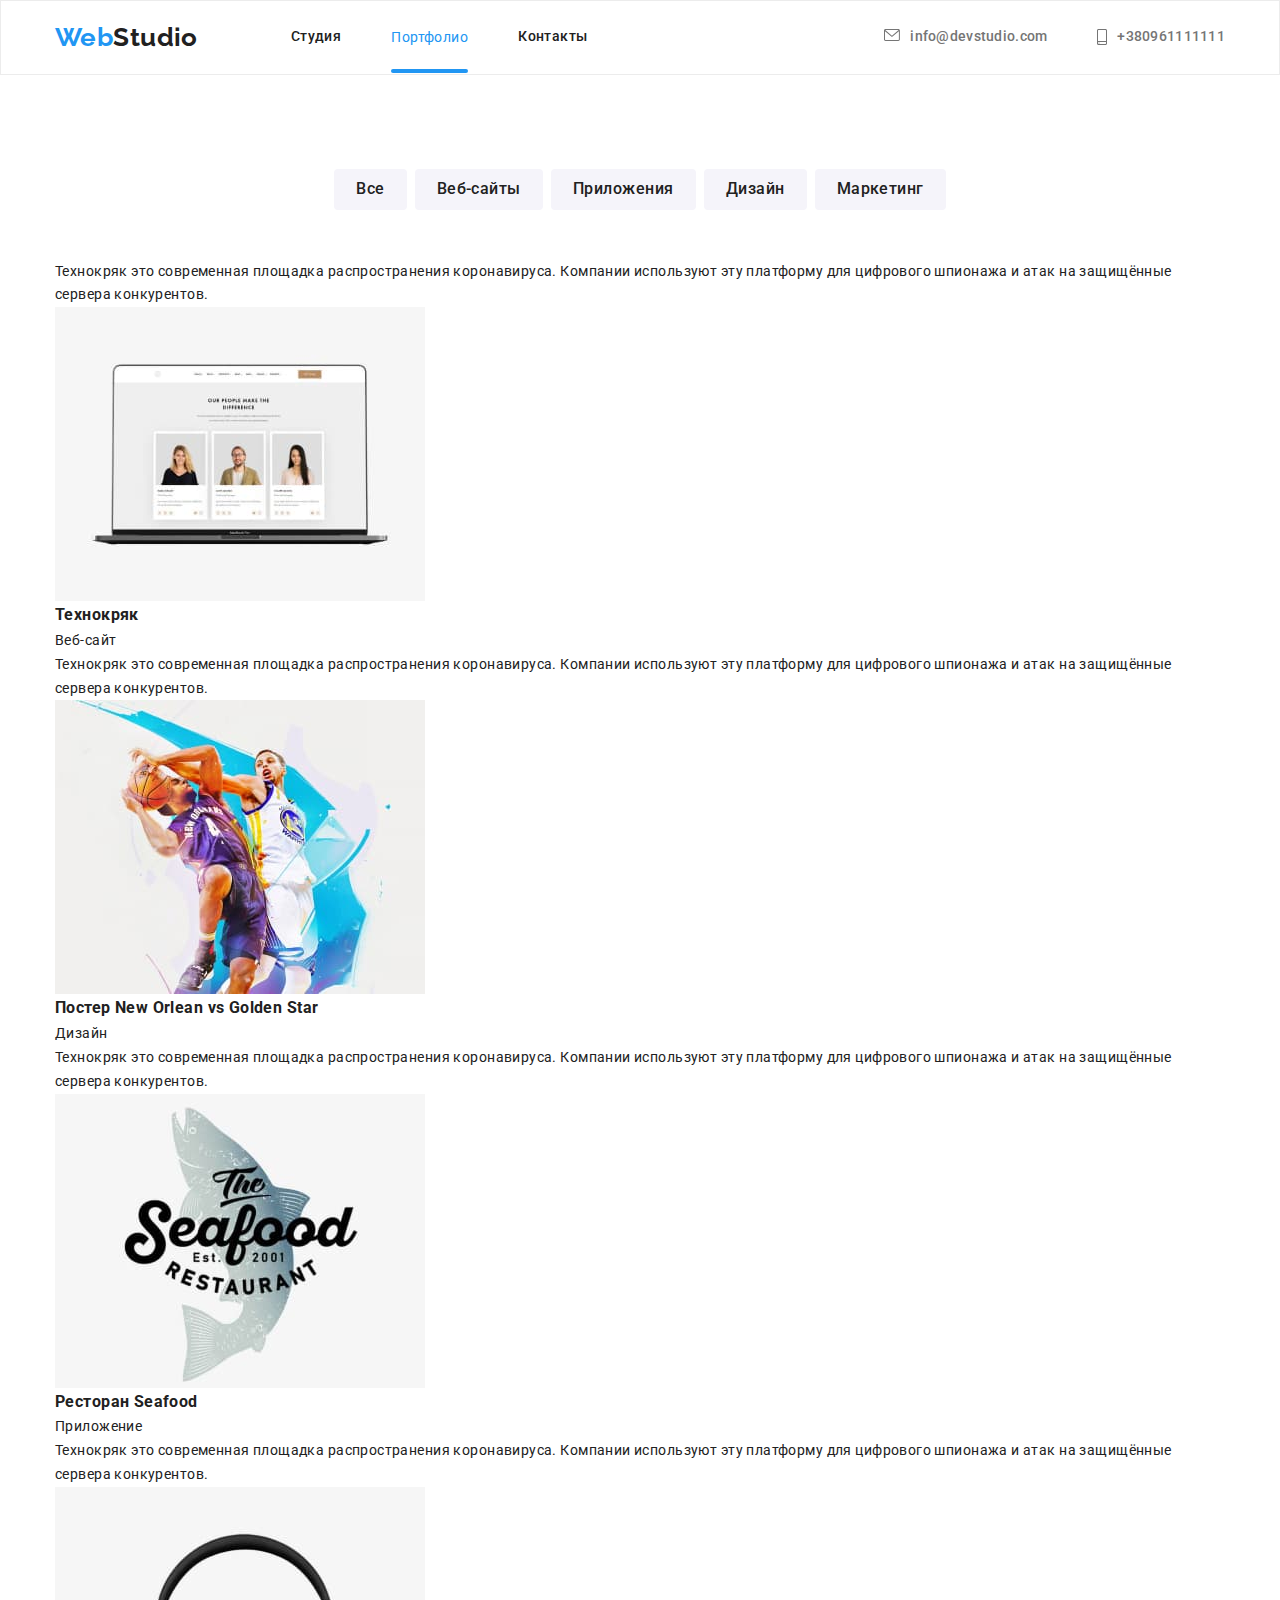
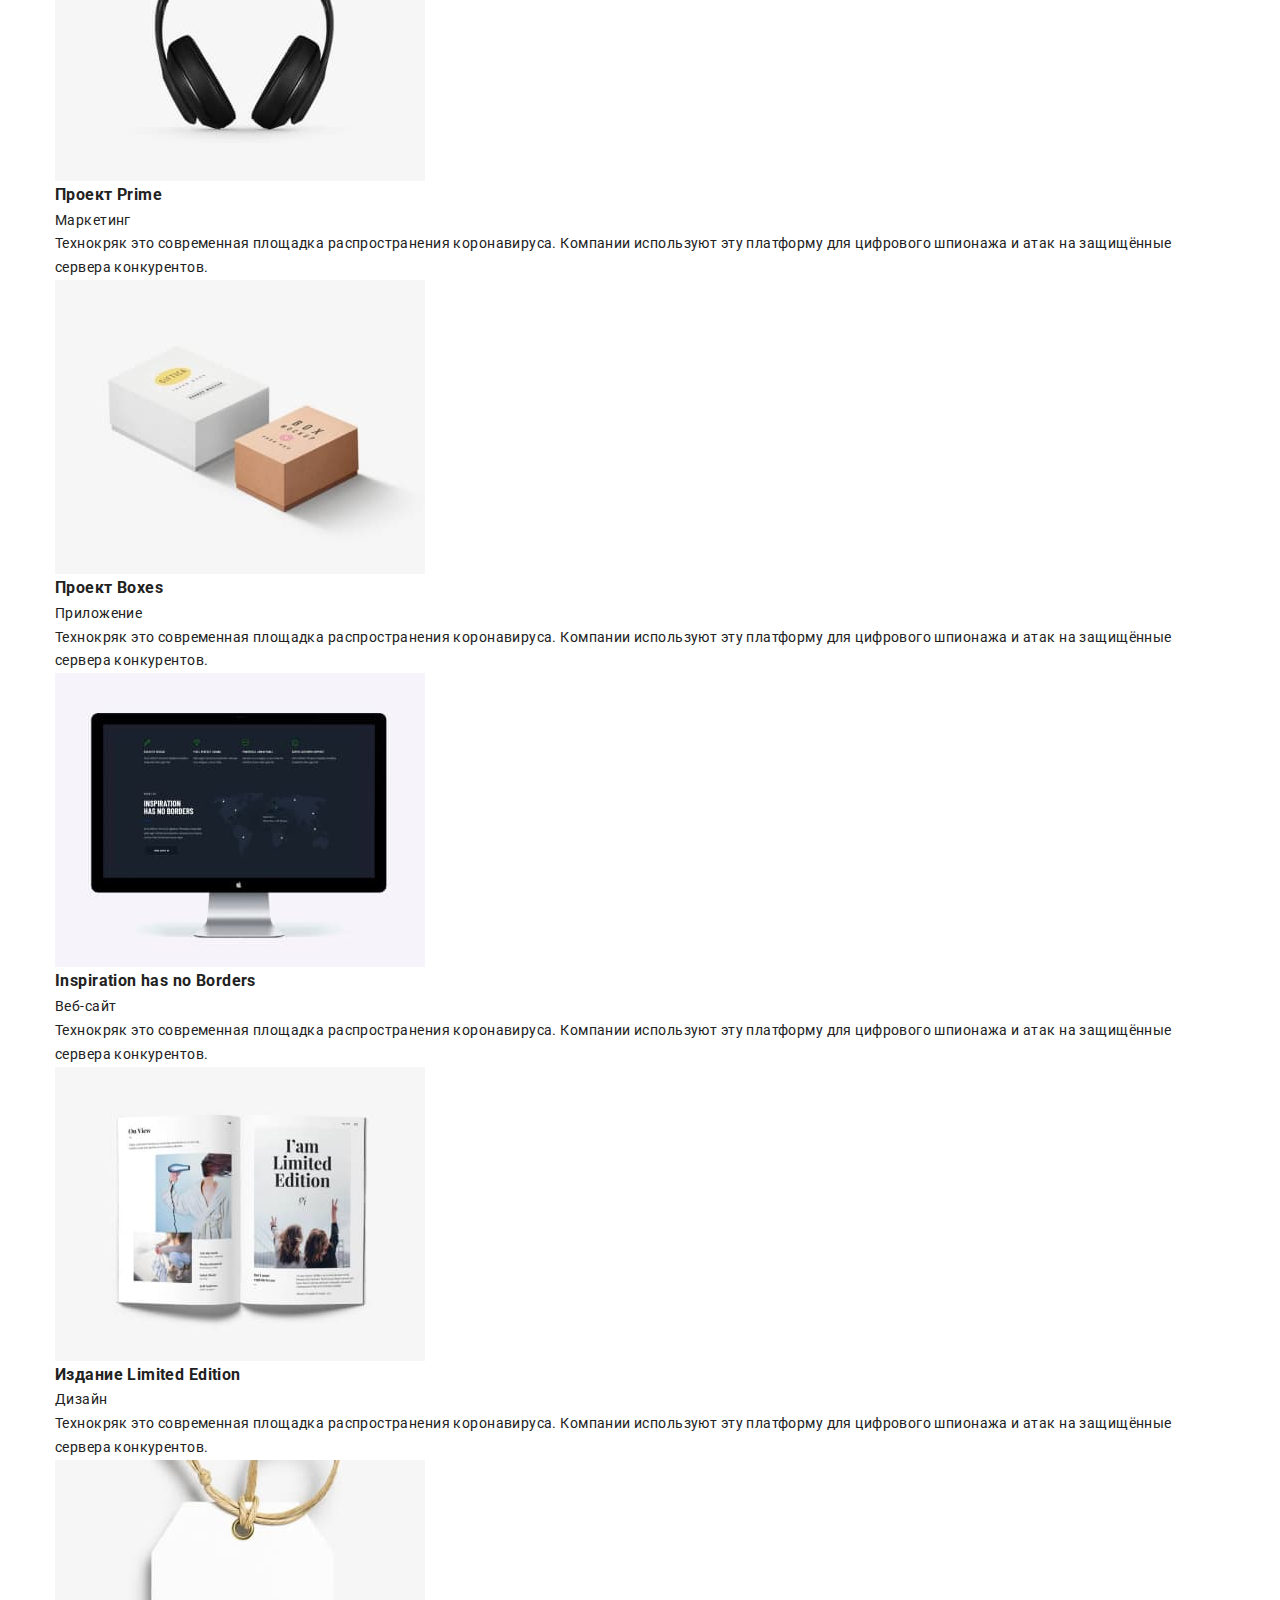
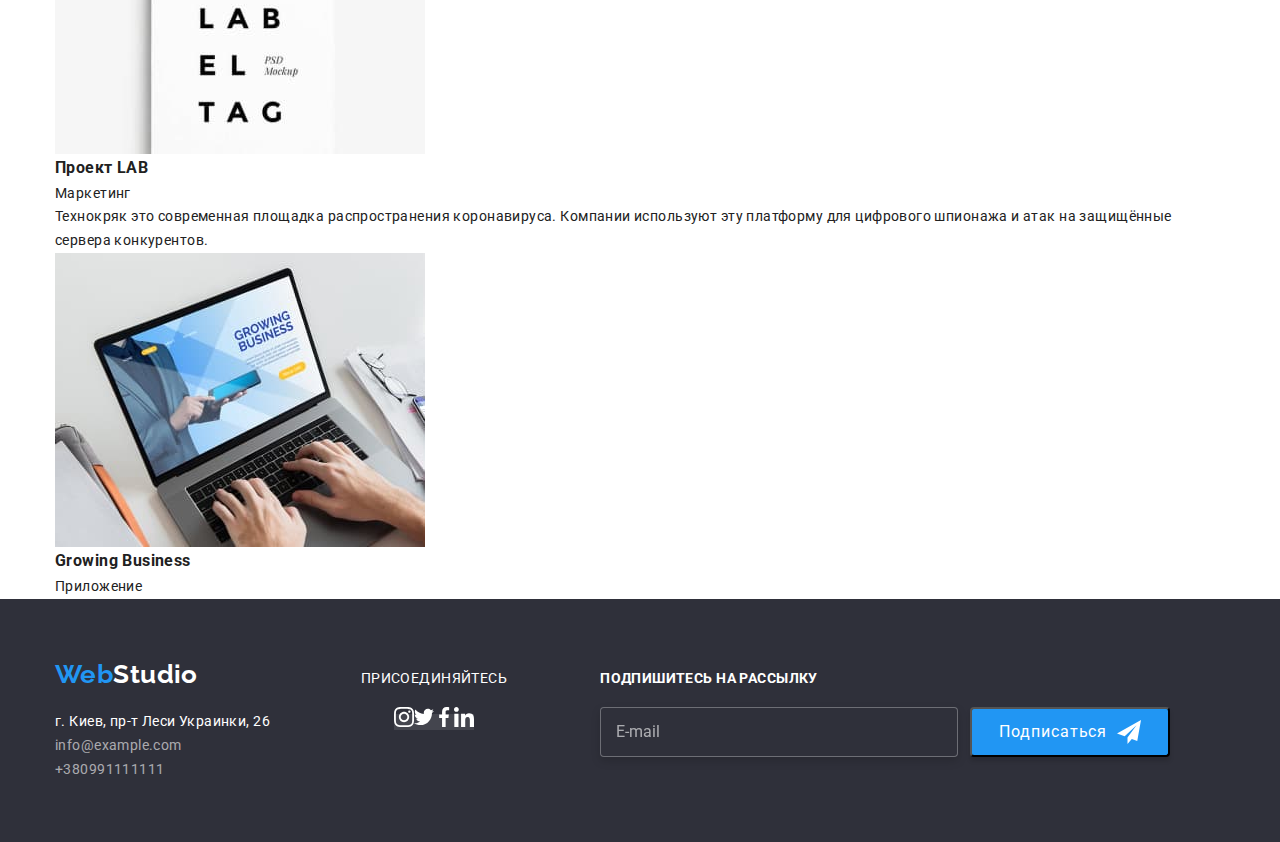
==== portfolio.html @ eda84b23 "homework7.1" ====
<!DOCTYPE html>
<html lang="ru">
  <head>
    <meta charset="UTF-8" />
    <meta http-equiv="X-UA-Compatible" content="IE=edge" />
    <meta name="viewport" content="width=device-width, initial-scale=1.0" />
    <title>Портфолио</title>
    <link
      href="https://fonts.googleapis.com/css2?family=Raleway:wght@700&family=Roboto:wght@400;500;700;900&display=swap"
      rel="stylesheet"
    />
    <link rel="preconnect" href="https://fonts.gstatic.com" />
    <link rel="stylesheet" href="./CSS/portfolio.min.css" />
  </head>
  <body>
    <!--Шапка-->
    <header class="header">
      <div class="container-header">
        <nav class="nav">
          <a class="logo" href=""><span class="logocolor">Web</span>Studio</a>
          <ul class="nav__list">
            <li class="nav__item">
              <a class="nav__link" href="./index.html">Студия</a>
            </li>
            <li class="nav__item">
              <a class="nav__link__current" href="">Портфолио</a>
            </li>
            <li class="nav__item"><a class="nav__link" href="">Контакты</a></li>
          </ul>
        </nav>
        <!--Contacts-->
        <ul class="list-contacts">
          <li class="nav__item">
            <a class="link__contact" href="mailto:info@devstudio.com">
              <svg class="nav__icons" width="16" height="12">
                <use href="./Images/Icons/sprite.svg#icon-envelope"></use>
              </svg>
              info@devstudio.com
            </a>
          </li>
          <li class="nav__item">
            <a class="link__contact" href="telto:+380961111111">
              <svg class="nav__icons" width="10" height="16">
                <use href="./Images/Icons/sprite.svg#icon-smartphone"></use>
              </svg>
              +380961111111
            </a>
          </li>
        </ul>
      </div>
    </header>
    <main>
      <!--Filter section-->
      <section>
        <div class="container">
          <ul class="button">
            <li class="button__item">
              <button class="button__caption" type="button">Все</button>
            </li>
            <li class="button__item">
              <button class="button__caption" type="button">Веб-сайты</button>
            </li>
            <li class="button__item">
              <button class="button__caption" type="button">Приложения</button>
            </li>
            <li class="button__item">
              <button class="button__caption" type="button">Дизайн</button>
            </li>
            <li class="button__item">
              <button class="button__caption" type="button">Маркетинг</button>
            </li>
          </ul>
          <!--Portfolio images-->
          <ul class="list-portfolio">
            <li class="portfolio-item">
              <a class="portfolio-link" href="#">
                <div class="overlay">
                  <p class="overlay-description">
                    Технокряк это современная площадка распространения
                    коронавируса. Компании используют эту платформу для
                    цифрового шпионажа и атак на защищённые сервера конкурентов.
                  </p>
                  <img src="./Images/projects/1.jpg" alt="лаптоп" width="370" />
                </div>
                <div class="item-projects">
                  <h3 class="list-item-projects">Технокряк</h3>
                  <p class="list-item-filters">Веб-сайт</p>
                </div>
              </a>
            </li>
            <li class="portfolio-item">
              <a class="portfolio-link" href="#">
                <div class="overlay">
                  <p class="overlay-description">
                    Технокряк это современная площадка распространения
                    коронавируса. Компании используют эту платформу для
                    цифрового шпионажа и атак на защищённые сервера конкурентов.
                  </p>
                  <img
                    src="./Images/projects/2.jpg"
                    alt="баскетболисты"
                    width="370"
                  />
                </div>
                <div class="item-projects">
                  <h3 class="list-item-projects">
                    Постер New Orlean vs Golden Star
                  </h3>
                  <p class="list-item-filters">Дизайн</p>
                </div>
              </a>
            </li>
            <li class="portfolio-item">
              <a class="portfolio-link" href="#">
                <div class="overlay">
                  <p class="overlay-description">
                    Технокряк это современная площадка распространения
                    коронавируса. Компании используют эту платформу для
                    цифрового шпионажа и атак на защищённые сервера конкурентов.
                  </p>
                  <img
                    src="./Images/projects/3.jpg"
                    alt="ресторан"
                    width="370"
                  />
                </div>
                <div class="item-projects">
                  <h3 class="list-item-projects">Ресторан Seafood</h3>
                  <p class="list-item-filters">Приложение</p>
                </div>
              </a>
            </li>
            <li class="portfolio-item">
              <a class="portfolio-link" href="#">
                <div class="overlay">
                  <p class="overlay-description">
                    Технокряк это современная площадка распространения
                    коронавируса. Компании используют эту платформу для
                    цифрового шпионажа и атак на защищённые сервера конкурентов.
                  </p>
                  <img
                    src="./Images/projects/4.jpg"
                    alt="наушники"
                    width="370"
                  />
                </div>
                <div class="item-projects">
                  <h3 class="list-item-projects">Проект Prime</h3>
                  <p class="list-item-filters">Маркетинг</p>
                </div>
              </a>
            </li>
            <li class="portfolio-item">
              <a class="portfolio-link" href="#">
                <div class="overlay">
                  <p class="overlay-description">
                    Технокряк это современная площадка распространения
                    коронавируса. Компании используют эту платформу для
                    цифрового шпионажа и атак на защищённые сервера конкурентов.
                  </p>
                  <img src="./Images/projects/5.jpg" alt="блоки" width="370" />
                </div>
                <div class="item-projects">
                  <h3 class="list-item-projects">Проект Boxes</h3>
                  <p class="list-item-filters">Приложение</p>
                </div>
              </a>
            </li>
            <li class="portfolio-item">
              <a class="portfolio-link" href="#">
                <div class="overlay">
                  <p class="overlay-description">
                    Технокряк это современная площадка распространения
                    коронавируса. Компании используют эту платформу для
                    цифрового шпионажа и атак на защищённые сервера конкурентов.
                  </p>
                  <img
                    src="./Images/projects/6.jpg"
                    alt="компютер"
                    width="370"
                  />
                </div>
                <div class="item-projects">
                  <h3 class="list-item-projects">Inspiration has no Borders</h3>
                  <p class="list-item-filters">Веб-сайт</p>
                </div>
              </a>
            </li>
            <li class="portfolio-item">
              <a class="portfolio-link" href="#">
                <div class="overlay">
                  <p class="overlay-description">
                    Технокряк это современная площадка распространения
                    коронавируса. Компании используют эту платформу для
                    цифрового шпионажа и атак на защищённые сервера конкурентов.
                  </p>
                  <img src="./Images/projects/7.jpg" alt="книга" width="370" />
                </div>
                <div class="item-projects">
                  <h3 class="list-item-projects">Издание Limited Edition</h3>
                  <p class="list-item-filters">Дизайн</p>
                </div>
              </a>
            </li>
            <li class="portfolio-item">
              <a class="portfolio-link" href="#">
                <div class="overlay">
                  <p class="overlay-description">
                    Технокряк это современная площадка распространения
                    коронавируса. Компании используют эту платформу для
                    цифрового шпионажа и атак на защищённые сервера конкурентов.
                  </p>
                  <img src="./Images/projects/8.jpg" alt="бирка" width="370" />
                </div>
                <div class="item-projects">
                  <h3 class="list-item-projects">Проект LAB</h3>
                  <p class="list-item-filters">Маркетинг</p>
                </div>
              </a>
            </li>
            <li class="portfolio-item">
              <a class="portfolio-link" href="#">
                <div class="overlay">
                  <p class="overlay-description">
                    Технокряк это современная площадка распространения
                    коронавируса. Компании используют эту платформу для
                    цифрового шпионажа и атак на защищённые сервера конкурентов.
                  </p>
                  <img src="./Images/projects/9.jpg" alt="бизнес" width="370" />
                </div>
                <div class="item-projects">
                  <h3 class="list-item-projects">Growing Business</h3>
                  <p class="list-item-filters">Приложение</p>
                </div>
              </a>
            </li>
          </ul>
        </div>
      </section>
    </main>
    <!--Подвал-->
    <footer class="footer-section">
      <div class="container">
        <div class="contacts-section">
          <div class="address">
            <a class="logo" href=""
              ><span class="logocolor">Web</span
              ><span class="logo-color-footer">Studio</span>
            </a>
            <address class="address__contact">
              <p class="address__link">г. Киев, пр-т Леси Украинки, 26</p>
              <ul class="contacts">
                <li>
                  <a class="contacts__link" href="mailto:info@example.com"
                    >info@example.com</a
                  >
                </li>
                <li>
                  <a class="contacts__link" href="tel:+380991111111"
                    >+380991111111</a
                  >
                </li>
              </ul>
            </address>
          </div>
          <div class="social">
            <p class="social__text">присоединяйтесь</p>
            <ul class="social__icons">
              <li class="social__icons__item">
                <a href="" class="social__icons__link">
                  <svg class="social__icons__svg">
                    <use href="./Images/Icons/sprite.svg#icon-instagram"></use>
                  </svg>
                </a>
              </li>
              <li class="social__icons__item">
                <a href="" class="social__icons__link">
                  <svg class="social__icons__svg">
                    <use href="./Images/Icons/sprite.svg#icon-twitter"></use>
                  </svg>
                </a>
              </li>
              <li class="social__icons__item">
                <a href="" class="social__icons__link">
                  <svg class="social__icons__svg">
                    <use href="./Images/Icons/sprite.svg#icon-facebook"></use>
                  </svg>
                </a>
              </li>
              <li class="social__icons__item">
                <a href="" class="social__icons__link">
                  <svg class="social__icons__svg">
                    <use href="./Images/Icons/sprite.svg#icon-linkedin"></use>
                  </svg>
                </a>
              </li>
            </ul>
          </div>
          <div class="footer-form">
            <h3 class="social__text">Подпишитесь на рассылку</h3>
            <form class="form">
              <label class="form__field">
                <input type="text" name="email" placeholder="E-mail" />
              </label>
              <button class="form__btn" type="submit">
                Подписаться
                <svg class="form__send" width="24" height="24">
                  <use href="./Images/Icons/sprite.svg#icon-iconsend"></use>
                </svg>
              </button>
            </form>
          </div>
        </div>
      </div>
    </footer>
  </body>
</html>
---- CSS/portfolio.min.css ----
/*! modern-normalize v1.1.0 | MIT License | https://github.com/sindresorhus/modern-normalize */*,::before,::after{-webkit-box-sizing:border-box;box-sizing:border-box}html{-moz-tab-size:4;-o-tab-size:4;tab-size:4}html{line-height:1.15;-webkit-text-size-adjust:100%}body{margin:0}body{font-family:system-ui,-apple-system,"Segoe UI",Roboto,Helvetica,Arial,sans-serif,"Apple Color Emoji","Segoe UI Emoji"}hr{height:0;color:inherit}abbr[title]{-webkit-text-decoration:underline dotted;text-decoration:underline dotted}b,strong{font-weight:bolder}code,kbd,samp,pre{font-family:ui-monospace, SFMono-Regular, Consolas, "Liberation Mono", Menlo, monospace;font-size:1em}small{font-size:80%}sub,sup{font-size:75%;line-height:0;position:relative;vertical-align:baseline}sub{bottom:-0.25em}sup{top:-0.5em}table{text-indent:0;border-color:inherit}button,input,optgroup,select,textarea{font-family:inherit;font-size:100%;line-height:1.15;margin:0}button,select{text-transform:none}button,[type="button"],[type="reset"],[type="submit"]{-webkit-appearance:button}::-moz-focus-inner{border-style:none;padding:0}:-moz-focusring{outline:1px dotted ButtonText}:-moz-ui-invalid{box-shadow:none}legend{padding:0}progress{vertical-align:baseline}::-webkit-inner-spin-button,::-webkit-outer-spin-button{height:auto}[type="search"]{-webkit-appearance:textfield;outline-offset:-2px}::-webkit-search-decoration{-webkit-appearance:none}::-webkit-file-upload-button{-webkit-appearance:button;font:inherit}summary{display:list-item}.visuallyHidden{position:absolute;overflow:hidden;clip:rect(0 0 0 0);height:1px;width:1px;margin:-1px;padding:0;border:0}.container-header,.container{width:1200px;padding-left:15px;padding-right:15px;margin-left:auto;margin-right:auto}h1,h2,h3,p{margin:0}img{display:block;max-width:100%}ul{list-style:none;padding:0;margin:0}a{text-decoration:none;color:inherit}body{font-family:"Roboto",sans-serif,sans-serif;color:#212121;font-size:14px;line-height:1.7;letter-spacing:0.03em}.container-header{display:-webkit-box;display:-ms-flexbox;display:flex;-webkit-box-align:center;-ms-flex-align:center;align-items:center}.header{border:1px solid #ececec}.logocolor{color:#2196f3}.logo{margin-right:93px;font-family:"Raleway",sans-serif;color:#212121;text-decoration:none;font-weight:bold;font-size:26px;line-height:1.2}.logo-color-footer{color:#fff}.nav{display:-webkit-box;display:-ms-flexbox;display:flex;-webkit-box-align:center;-ms-flex-align:center;align-items:center}.nav__list{display:-webkit-box;display:-ms-flexbox;display:flex;-webkit-box-align:center;-ms-flex-align:center;align-items:center;padding:0;margin:0}.nav__link__current{position:relative;color:#2196f3}.nav__link{display:block;position:relative;padding-top:24px;padding-bottom:25px;font-weight:500;-webkit-transition:color 250ms cubic-bezier(0.4, 0, 0.2, 1);transition:color 250ms cubic-bezier(0.4, 0, 0.2, 1)}.nav__link:hover,.nav__link:focus{color:#2196f3}.nav__link__current::after{content:"";display:block;position:absolute;left:0;bottom:-28px;width:100%;height:4px;border-radius:2px;opacity:1;background-color:#2196f3}.current::after{opacity:1}.list-contacts{display:-webkit-box;display:-ms-flexbox;display:flex;-webkit-box-pack:center;-ms-flex-pack:center;justify-content:center;padding-left:0;margin-left:auto}.link__contact{display:-webkit-box;display:-ms-flexbox;display:flex;-webkit-box-pack:center;-ms-flex-pack:center;justify-content:center;padding-top:24px;padding-bottom:25px;color:#757575;text-decoration:none;font-weight:500;font-size:14px;line-height:1.14;letter-spacing:0.02em;-webkit-transition:color 250ms cubic-bezier(0.4, 0, 0.2, 1);transition:color 250ms cubic-bezier(0.4, 0, 0.2, 1)}.link__contact:hover,.link__contact:focus{color:#2196f3}.nav__item:not(:last-child){margin-right:50px}.nav__icons{margin-right:10px;fill:currentColor}.button{display:-webkit-box;display:-ms-flexbox;display:flex;-webkit-box-pack:center;-ms-flex-pack:center;justify-content:center;padding-left:0;padding-top:94px;padding-bottom:50px;margin:0;list-style:none}.button__caption{padding-top:6px;padding-right:22px;padding-bottom:6px;padding-left:22px;font-weight:500;font-size:16px;line-height:1.8;letter-spacing:0.03em;background-color:#f5f4fa;color:#212121;cursor:pointer;text-align:center;border-radius:4px;border:none;-webkit-transition:background-color 250ms cubic-bezier(0.4, 0, 0.2, 1);transition:background-color 250ms cubic-bezier(0.4, 0, 0.2, 1);-webkit-transition:color 250ms cubic-bezier(0.4, 0, 0.2, 1);transition:color 250ms cubic-bezier(0.4, 0, 0.2, 1);-webkit-transition:-webkit-box-shadow 250ms cubic-bezier(0.4, 0, 0.2, 1);transition:-webkit-box-shadow 250ms cubic-bezier(0.4, 0, 0.2, 1);transition:box-shadow 250ms cubic-bezier(0.4, 0, 0.2, 1);transition:box-shadow 250ms cubic-bezier(0.4, 0, 0.2, 1), -webkit-box-shadow 250ms cubic-bezier(0.4, 0, 0.2, 1)}.button__caption:hover,.button__caption:focus{background-color:#2196f3;color:#fff;-webkit-box-shadow:0px 3px 1px rgba(0,0,0,0.1),0px 1px 2px rgba(0,0,0,0.08),0px 2px 2px rgba(0,0,0,0.12);box-shadow:0px 3px 1px rgba(0,0,0,0.1),0px 1px 2px rgba(0,0,0,0.08),0px 2px 2px rgba(0,0,0,0.12)}.button__item:not(:last-child){margin-right:8px}.footer-section{background-color:#2f303a}.contacts-section{display:-webkit-box;display:-ms-flexbox;display:flex;-webkit-box-align:baseline;-ms-flex-align:baseline;align-items:baseline;padding-top:60px;padding-bottom:60px}.address{margin-right:70px}.address__contact{font-style:inherit;margin-top:20px}.address__link{text-decoration:none;font-size:14px;color:#fff;cursor:pointer;-webkit-transition:color 250ms cubic-bezier(0.4, 0, 0.2, 1);transition:color 250ms cubic-bezier(0.4, 0, 0.2, 1)}.address__link:hover,.address__link:focus{color:#2196f3}.contacts__link{margin-top:9px;font-size:14px;color:rgba(255,255,255,0.6);text-decoration:none;-webkit-transition:color 250ms cubic-bezier(0.4, 0, 0.2, 1);transition:color 250ms cubic-bezier(0.4, 0, 0.2, 1)}.contacts__link:hover,.contacts__link:focus{color:#2196f3}.logocolor{color:#2196f3}.logo{margin-right:93px;font-family:"Raleway",sans-serif;color:#212121;text-decoration:none;font-weight:bold;font-size:26px;line-height:1.2}.logo-color-footer{color:#fff}.social__text{display:block;margin-bottom:20px;font-size:14px;line-height:1.14;letter-spacing:0.03em;text-transform:uppercase;color:#fff}.social__icons{display:-webkit-box;display:-ms-flexbox;display:flex;-webkit-box-align:center;-ms-flex-align:center;align-items:center;-webkit-box-pack:center;-ms-flex-pack:center;justify-content:center}.social__icons__link{background-color:rgba(255,255,255,0.1);-webkit-transition:background-color 250ms cubic-bezier(0.4, 0, 0.2, 1);transition:background-color 250ms cubic-bezier(0.4, 0, 0.2, 1)}.social__icons__svg{fill:#fff;width:20px;height:20px}.social{margin-right:93px}.form{display:-webkit-box;display:-ms-flexbox;display:flex}.form__field input{display:block;width:358px;height:50px;padding:15px;margin-right:12px;background:#2f303a;color:#fff;border:1px solid rgba(255,255,255,0.3);-webkit-box-sizing:border-box;box-sizing:border-box;-webkit-filter:drop-shadow(0px 4px 4px rgba(0,0,0,0.15));filter:drop-shadow(0px 4px 4px rgba(0,0,0,0.15));border-radius:4px;-webkit-transition:border color 250ms cubic-bezier(0.4, 0, 0.2, 1);transition:border color 250ms cubic-bezier(0.4, 0, 0.2, 1)}.form__field input::-webkit-input-placeholder{font-size:16px;line-height:1.25;display:-webkit-box;display:flex;-webkit-box-align:center;align-items:center;color:rgba(255,255,255,0.6)}.form__field input:-ms-input-placeholder{font-size:16px;line-height:1.25;display:-ms-flexbox;display:flex;-ms-flex-align:center;align-items:center;color:rgba(255,255,255,0.6)}.form__field input::-ms-input-placeholder{font-size:16px;line-height:1.25;display:-ms-flexbox;display:flex;-ms-flex-align:center;align-items:center;color:rgba(255,255,255,0.6)}.form__field input::placeholder{font-size:16px;line-height:1.25;display:-webkit-box;display:-ms-flexbox;display:flex;-webkit-box-align:center;-ms-flex-align:center;align-items:center;color:rgba(255,255,255,0.6)}.form__field input:focus{border-color:#fff;outline-style:none}.form__btn{display:-webkit-box;display:-ms-flexbox;display:flex;-webkit-box-align:center;-ms-flex-align:center;align-items:center;-webkit-box-pack:center;-ms-flex-pack:center;justify-content:center;width:200px;height:50px;background:#2196f3;-webkit-box-shadow:0px 4px 4px rgba(0,0,0,0.15);box-shadow:0px 4px 4px rgba(0,0,0,0.15);border-radius:4px;color:#fff;font-size:16px;line-height:1.87;letter-spacing:0.06em;cursor:pointer}.form__send{margin-left:10px;fill:#fff}
/*# sourceMappingURL=portfolio.min.css.map */
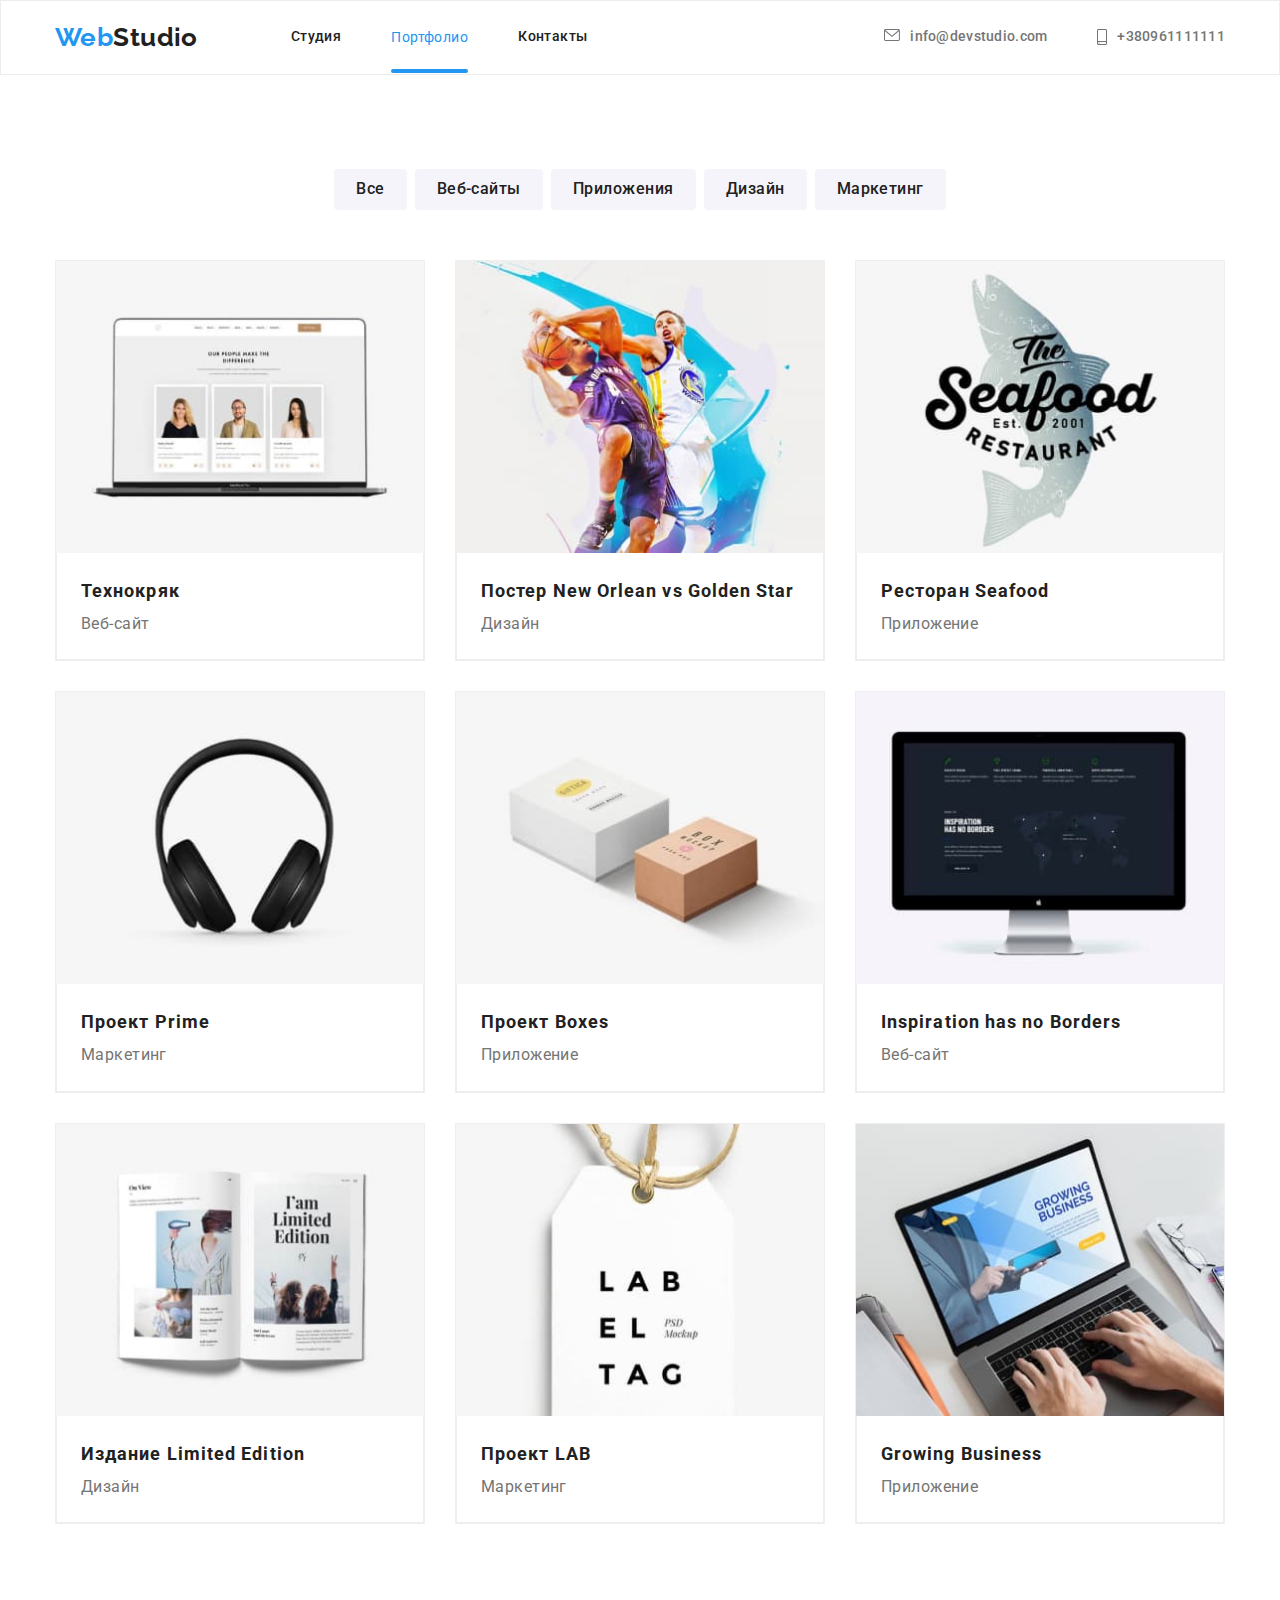
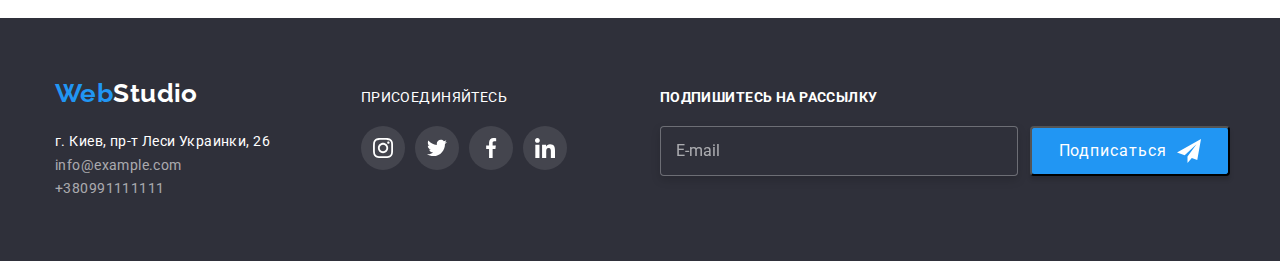
==== commit 9304a23f: "homework7.2" ====
--- a/portfolio.html
+++ b/portfolio.html
@@ -71,27 +71,27 @@
             </li>
           </ul>
           <!--Portfolio images-->
-          <ul class="list-portfolio">
-            <li class="portfolio-item">
-              <a class="portfolio-link" href="#">
-                <div class="overlay">
-                  <p class="overlay-description">
+          <ul class="portfolio">
+            <li class="portfolio__item">
+              <a class="portfolio__link" href="#">
+                <div class="overlay">
+                  <p class="overlay__description">
                     Технокряк это современная площадка распространения
                     коронавируса. Компании используют эту платформу для
                     цифрового шпионажа и атак на защищённые сервера конкурентов.
                   </p>
                   <img src="./Images/projects/1.jpg" alt="лаптоп" width="370" />
                 </div>
-                <div class="item-projects">
-                  <h3 class="list-item-projects">Технокряк</h3>
-                  <p class="list-item-filters">Веб-сайт</p>
-                </div>
-              </a>
-            </li>
-            <li class="portfolio-item">
-              <a class="portfolio-link" href="#">
-                <div class="overlay">
-                  <p class="overlay-description">
+                <div class="projects">
+                  <h3 class="projects__item">Технокряк</h3>
+                  <p class="projects__filters">Веб-сайт</p>
+                </div>
+              </a>
+            </li>
+            <li class="portfolio__item">
+              <a class="portfolio__link" href="#">
+                <div class="overlay">
+                  <p class="overlay__description">
                     Технокряк это современная площадка распространения
                     коронавируса. Компании используют эту платформу для
                     цифрового шпионажа и атак на защищённые сервера конкурентов.
@@ -102,18 +102,18 @@
                     width="370"
                   />
                 </div>
-                <div class="item-projects">
-                  <h3 class="list-item-projects">
+                <div class="projects">
+                  <h3 class="projects__item">
                     Постер New Orlean vs Golden Star
                   </h3>
-                  <p class="list-item-filters">Дизайн</p>
-                </div>
-              </a>
-            </li>
-            <li class="portfolio-item">
-              <a class="portfolio-link" href="#">
-                <div class="overlay">
-                  <p class="overlay-description">
+                  <p class="projects__filters">Дизайн</p>
+                </div>
+              </a>
+            </li>
+            <li class="portfolio__item">
+              <a class="portfolio__link" href="#">
+                <div class="overlay">
+                  <p class="overlay__description">
                     Технокряк это современная площадка распространения
                     коронавируса. Компании используют эту платформу для
                     цифрового шпионажа и атак на защищённые сервера конкурентов.
@@ -124,16 +124,16 @@
                     width="370"
                   />
                 </div>
-                <div class="item-projects">
-                  <h3 class="list-item-projects">Ресторан Seafood</h3>
-                  <p class="list-item-filters">Приложение</p>
-                </div>
-              </a>
-            </li>
-            <li class="portfolio-item">
-              <a class="portfolio-link" href="#">
-                <div class="overlay">
-                  <p class="overlay-description">
+                <div class="projects">
+                  <h3 class="projects__item">Ресторан Seafood</h3>
+                  <p class="projects__filters">Приложение</p>
+                </div>
+              </a>
+            </li>
+            <li class="portfolio__item">
+              <a class="portfolio__link" href="#">
+                <div class="overlay">
+                  <p class="overlay__description">
                     Технокряк это современная площадка распространения
                     коронавируса. Компании используют эту платформу для
                     цифрового шпионажа и атак на защищённые сервера конкурентов.
@@ -144,32 +144,32 @@
                     width="370"
                   />
                 </div>
-                <div class="item-projects">
-                  <h3 class="list-item-projects">Проект Prime</h3>
-                  <p class="list-item-filters">Маркетинг</p>
-                </div>
-              </a>
-            </li>
-            <li class="portfolio-item">
-              <a class="portfolio-link" href="#">
-                <div class="overlay">
-                  <p class="overlay-description">
+                <div class="projects">
+                  <h3 class="projects__item">Проект Prime</h3>
+                  <p class="projects__filters">Маркетинг</p>
+                </div>
+              </a>
+            </li>
+            <li class="portfolio__item">
+              <a class="portfolio__link" href="#">
+                <div class="overlay">
+                  <p class="overlay__description">
                     Технокряк это современная площадка распространения
                     коронавируса. Компании используют эту платформу для
                     цифрового шпионажа и атак на защищённые сервера конкурентов.
                   </p>
                   <img src="./Images/projects/5.jpg" alt="блоки" width="370" />
                 </div>
-                <div class="item-projects">
-                  <h3 class="list-item-projects">Проект Boxes</h3>
-                  <p class="list-item-filters">Приложение</p>
-                </div>
-              </a>
-            </li>
-            <li class="portfolio-item">
-              <a class="portfolio-link" href="#">
-                <div class="overlay">
-                  <p class="overlay-description">
+                <div class="projects">
+                  <h3 class="projects__item">Проект Boxes</h3>
+                  <p class="projects__filters">Приложение</p>
+                </div>
+              </a>
+            </li>
+            <li class="portfolio__item">
+              <a class="portfolio__link" href="#">
+                <div class="overlay">
+                  <p class="overlay__description">
                     Технокряк это современная площадка распространения
                     коронавируса. Компании используют эту платформу для
                     цифрового шпионажа и атак на защищённые сервера конкурентов.
@@ -180,57 +180,57 @@
                     width="370"
                   />
                 </div>
-                <div class="item-projects">
-                  <h3 class="list-item-projects">Inspiration has no Borders</h3>
-                  <p class="list-item-filters">Веб-сайт</p>
-                </div>
-              </a>
-            </li>
-            <li class="portfolio-item">
-              <a class="portfolio-link" href="#">
-                <div class="overlay">
-                  <p class="overlay-description">
+                <div class="projects">
+                  <h3 class="projects__item">Inspiration has no Borders</h3>
+                  <p class="projects__filters">Веб-сайт</p>
+                </div>
+              </a>
+            </li>
+            <li class="portfolio__item">
+              <a class="portfolio__link" href="#">
+                <div class="overlay">
+                  <p class="overlay__description">
                     Технокряк это современная площадка распространения
                     коронавируса. Компании используют эту платформу для
                     цифрового шпионажа и атак на защищённые сервера конкурентов.
                   </p>
                   <img src="./Images/projects/7.jpg" alt="книга" width="370" />
                 </div>
-                <div class="item-projects">
-                  <h3 class="list-item-projects">Издание Limited Edition</h3>
-                  <p class="list-item-filters">Дизайн</p>
-                </div>
-              </a>
-            </li>
-            <li class="portfolio-item">
-              <a class="portfolio-link" href="#">
-                <div class="overlay">
-                  <p class="overlay-description">
+                <div class="projects">
+                  <h3 class="projects__item">Издание Limited Edition</h3>
+                  <p class="projects__filters">Дизайн</p>
+                </div>
+              </a>
+            </li>
+            <li class="portfolio__item">
+              <a class="portfolio__link" href="#">
+                <div class="overlay">
+                  <p class="overlay__description">
                     Технокряк это современная площадка распространения
                     коронавируса. Компании используют эту платформу для
                     цифрового шпионажа и атак на защищённые сервера конкурентов.
                   </p>
                   <img src="./Images/projects/8.jpg" alt="бирка" width="370" />
                 </div>
-                <div class="item-projects">
-                  <h3 class="list-item-projects">Проект LAB</h3>
-                  <p class="list-item-filters">Маркетинг</p>
-                </div>
-              </a>
-            </li>
-            <li class="portfolio-item">
-              <a class="portfolio-link" href="#">
-                <div class="overlay">
-                  <p class="overlay-description">
+                <div class="projects">
+                  <h3 class="projects__item">Проект LAB</h3>
+                  <p class="projects__filters">Маркетинг</p>
+                </div>
+              </a>
+            </li>
+            <li class="portfolio__item">
+              <a class="portfolio__link" href="#">
+                <div class="overlay">
+                  <p class="overlay__description">
                     Технокряк это современная площадка распространения
                     коронавируса. Компании используют эту платформу для
                     цифрового шпионажа и атак на защищённые сервера конкурентов.
                   </p>
                   <img src="./Images/projects/9.jpg" alt="бизнес" width="370" />
                 </div>
-                <div class="item-projects">
-                  <h3 class="list-item-projects">Growing Business</h3>
-                  <p class="list-item-filters">Приложение</p>
+                <div class="projects">
+                  <h3 class="projects__item">Growing Business</h3>
+                  <p class="projects__filters">Приложение</p>
                 </div>
               </a>
             </li>
@@ -265,31 +265,31 @@
           </div>
           <div class="social">
             <p class="social__text">присоединяйтесь</p>
-            <ul class="social__icons">
-              <li class="social__icons__item">
-                <a href="" class="social__icons__link">
-                  <svg class="social__icons__svg">
+            <ul class="footer__icons">
+              <li class="footer__icons__item">
+                <a href="" class="footer__icons__link">
+                  <svg class="footer__icons__svg">
                     <use href="./Images/Icons/sprite.svg#icon-instagram"></use>
                   </svg>
                 </a>
               </li>
-              <li class="social__icons__item">
-                <a href="" class="social__icons__link">
-                  <svg class="social__icons__svg">
+              <li class="footer__icons__item">
+                <a href="" class="footer__icons__link">
+                  <svg class="footer__icons__svg">
                     <use href="./Images/Icons/sprite.svg#icon-twitter"></use>
                   </svg>
                 </a>
               </li>
-              <li class="social__icons__item">
-                <a href="" class="social__icons__link">
-                  <svg class="social__icons__svg">
+              <li class="footer__icons__item">
+                <a href="" class="footer__icons__link">
+                  <svg class="footer__icons__svg">
                     <use href="./Images/Icons/sprite.svg#icon-facebook"></use>
                   </svg>
                 </a>
               </li>
-              <li class="social__icons__item">
-                <a href="" class="social__icons__link">
-                  <svg class="social__icons__svg">
+              <li class="footer__icons__item">
+                <a href="" class="footer__icons__link">
+                  <svg class="footer__icons__svg">
                     <use href="./Images/Icons/sprite.svg#icon-linkedin"></use>
                   </svg>
                 </a>
--- a/CSS/portfolio.min.css
+++ b/CSS/portfolio.min.css
@@ -1,3 +1,3 @@
 /*! modern-normalize v1.1.0 | MIT License | https://github.com/sindresorhus/modern-normalize */*,::before,::after{-webkit-box-sizing:border-box;box-sizing:border-box}html{-moz-tab-size:4;-o-tab-size:4;tab-size:4}html{line-height:1.15;-webkit-text-size-adjust:100%}body{margin:0}body{font-family:system-ui,-apple-system,"Segoe UI",Roboto,Helvetica,Arial,sans-serif,"Apple Color Emoji","Segoe UI Emoji"}hr{height:0;color:inherit}abbr[title]{-webkit-text-decoration:underline dotted;text-decoration:underline dotted}b,strong{font-weight:bolder}code,kbd,samp,pre{font-family:ui-monospace, SFMono-Regular, Consolas, "Liberation Mono", Menlo,- monospace;font-size:1em}small{font-size:80%}sub,sup{font-size:75%;line-height:0;position:relative;vertical-align:baseline}sub{bottom:-0.25em}sup{top:-0.5em}table{text-indent:0;border-color:inherit}button,input,optgroup,select,textarea{font-family:inherit;font-size:100%;line-height:1.15;margin:0}button,select{text-transform:none}button,[type="button"],[type="reset"],[type="submit"]{-webkit-appearance:button}::-moz-focus-inner{border-style:none;padding:0}:-moz-focusring{outline:1px dotted ButtonText}:-moz-ui-invalid{box-shadow:none}legend{padding:0}progress{vertical-align:baseline}::-webkit-inner-spin-button,::-webkit-outer-spin-button{height:auto}[type="search"]{-webkit-appearance:textfield;outline-offset:-2px}::-webkit-search-decoration{-webkit-appearance:none}::-webkit-file-upload-button{-webkit-appearance:button;font:inherit}summary{display:list-item}.visuallyHidden{position:absolute;overflow:hidden;clip:rect(0 0 0 0);height:1px;width:1px;margin:-1px;padding:0;border:0}.container-header,.container{width:1200px;padding-left:15px;padding-right:15px;margin-left:auto;margin-right:auto}h1,h2,h3,p{margin:0}img{display:block;max-width:100%}ul{list-style:none;padding:0;margin:0}a{text-decoration:none;color:inherit}body{font-family:"Roboto",sans-serif,sans-serif;color:#212121;font-size:14px;line-height:1.7;letter-spacing:0.03em}.container-header{display:-webkit-box;display:-ms-flexbox;display:flex;-webkit-box-align:center;-ms-flex-align:center;align-items:center}.header{border:1px solid #ececec}.logocolor{color:#2196f3}.logo{margin-right:93px;font-family:"Raleway",sans-serif;color:#212121;text-decoration:none;font-weight:bold;font-size:26px;line-height:1.2}.logo-color-footer{color:#fff}.nav{display:-webkit-box;display:-ms-flexbox;display:flex;-webkit-box-align:center;-ms-flex-align:center;align-items:center}.nav__list{display:-webkit-box;display:-ms-flexbox;display:flex;-webkit-box-align:center;-ms-flex-align:center;align-items:center;padding:0;margin:0}.nav__link__current{position:relative;color:#2196f3}.nav__link{display:block;position:relative;padding-top:24px;padding-bottom:25px;font-weight:500;-webkit-transition:color 250ms cubic-bezier(0.4, 0, 0.2, 1);transition:color 250ms cubic-bezier(0.4, 0, 0.2, 1)}.nav__link:hover,.nav__link:focus{color:#2196f3}.nav__link__current::after{content:"";display:block;position:absolute;left:0;bottom:-28px;width:100%;height:4px;border-radius:2px;opacity:1;background-color:#2196f3}.current::after{opacity:1}.list-contacts{display:-webkit-box;display:-ms-flexbox;display:flex;-webkit-box-pack:center;-ms-flex-pack:center;justify-content:center;padding-left:0;margin-left:auto}.link__contact{display:-webkit-box;display:-ms-flexbox;display:flex;-webkit-box-pack:center;-ms-flex-pack:center;justify-content:center;padding-top:24px;padding-bottom:25px;color:#757575;text-decoration:none;font-weight:500;font-size:14px;line-height:1.14;letter-spacing:0.02em;-webkit-transition:color 250ms cubic-bezier(0.4, 0, 0.2, 1);transition:color 250ms cubic-bezier(0.4, 0, 0.2, 1)}.link__contact:hover,.link__contact:focus{color:#2196f3}.nav__item:not(:last-child){margin-right:50px}.nav__icons{margin-right:10px;fill:currentColor}.button{display:-webkit-box;display:-ms-flexbox;display:flex;-webkit-box-pack:center;-ms-flex-pack:center;justify-content:center;padding-left:0;padding-top:94px;padding-bottom:50px;margin:0;list-style:none}.button__caption{padding-top:6px;padding-right:22px;padding-bottom:6px;padding-left:22px;font-weight:500;font-size:16px;line-height:1.8;letter-spacing:0.03em;background-color:#f5f4fa;color:#212121;cursor:pointer;text-align:center;border-radius:4px;border:none;-webkit-transition:background-color 250ms cubic-bezier(0.4, 0, 0.2, 1);transition:background-color 250ms cubic-bezier(0.4, 0, 0.2, 1);-webkit-transition:color 250ms cubic-bezier(0.4, 0, 0.2, 1);transition:color 250ms cubic-bezier(0.4, 0, 0.2, 1);-webkit-transition:-webkit-box-shadow 250ms cubic-bezier(0.4, 0, 0.2, 1);transition:-webkit-box-shadow 250ms cubic-bezier(0.4, 0, 0.2, 1);transition:box-shadow 250ms cubic-bezier(0.4, 0, 0.2, 1);transition:box-shadow 250ms cubic-bezier(0.4, 0, 0.2, 1), -webkit-box-shadow 250ms cubic-bezier(0.4, 0, 0.2, 1)}.button__caption:hover,.button__caption:focus{background-color:#2196f3;color:#fff;-webkit-box-shadow:0px 3px 1px rgba(0,0,0,0.1),0px 1px 2px rgba(0,0,0,0.08),0px 2px 2px rgba(0,0,0,0.12);box-shadow:0px 3px 1px rgba(0,0,0,0.1),0px 1px 2px rgba(0,0,0,0.08),0px 2px 2px rgba(0,0,0,0.12)}.button__item:not(:last-child){margin-right:8px}.footer-section{background-color:#2f303a}.contacts-section{display:-webkit-box;display:-ms-flexbox;display:flex;-webkit-box-align:baseline;-ms-flex-align:baseline;align-items:baseline;padding-top:60px;padding-bottom:60px}.address{margin-right:70px}.address__contact{font-style:inherit;margin-top:20px}.address__link{text-decoration:none;font-size:14px;color:#fff;cursor:pointer;-webkit-transition:color 250ms cubic-bezier(0.4, 0, 0.2, 1);transition:color 250ms cubic-bezier(0.4, 0, 0.2, 1)}.address__link:hover,.address__link:focus{color:#2196f3}.contacts__link{margin-top:9px;font-size:14px;color:rgba(255,255,255,0.6);text-decoration:none;-webkit-transition:color 250ms cubic-bezier(0.4, 0, 0.2, 1);transition:color 250ms cubic-bezier(0.4, 0, 0.2, 1)}.contacts__link:hover,.contacts__link:focus{color:#2196f3}.logocolor{color:#2196f3}.logo{margin-right:93px;font-family:"Raleway",sans-serif;color:#212121;text-decoration:none;font-weight:bold;font-size:26px;line-height:1.2}.logo-color-footer{color:#fff}.social__text{display:block;margin-bottom:20px;font-size:14px;line-height:1.14;letter-spacing:0.03em;text-transform:uppercase;color:#fff}.social__icons{display:-webkit-box;display:-ms-flexbox;display:flex;-webkit-box-align:center;-ms-flex-align:center;align-items:center;-webkit-box-pack:center;-ms-flex-pack:center;justify-content:center}.social__icons__link{background-color:rgba(255,255,255,0.1);-webkit-transition:background-color 250ms cubic-bezier(0.4, 0, 0.2, 1);transition:background-color 250ms cubic-bezier(0.4, 0, 0.2, 1)}.social__icons__svg{fill:#fff;width:20px;height:20px}.social{margin-right:93px}.form{display:-webkit-box;display:-ms-flexbox;display:flex}.form__field input{display:block;width:358px;height:50px;padding:15px;margin-right:12px;background:#2f303a;color:#fff;border:1px solid rgba(255,255,255,0.3);-webkit-box-sizing:border-box;box-sizing:border-box;-webkit-filter:drop-shadow(0px 4px 4px rgba(0,0,0,0.15));filter:drop-shadow(0px 4px 4px rgba(0,0,0,0.15));border-radius:4px;-webkit-transition:border color 250ms cubic-bezier(0.4, 0, 0.2, 1);transition:border color 250ms cubic-bezier(0.4, 0, 0.2, 1)}.form__field input::-webkit-input-placeholder{font-size:16px;line-height:1.25;display:-webkit-box;display:flex;-webkit-box-align:center;align-items:center;color:rgba(255,255,255,0.6)}.form__field input:-ms-input-placeholder{font-size:16px;line-height:1.25;display:-ms-flexbox;display:flex;-ms-flex-align:center;align-items:center;color:rgba(255,255,255,0.6)}.form__field input::-ms-input-placeholder{font-size:16px;line-height:1.25;display:-ms-flexbox;display:flex;-ms-flex-align:center;align-items:center;color:rgba(255,255,255,0.6)}.form__field input::placeholder{font-size:16px;line-height:1.25;display:-webkit-box;display:-ms-flexbox;display:flex;-webkit-box-align:center;-ms-flex-align:center;align-items:center;color:rgba(255,255,255,0.6)}.form__field input:focus{border-color:#fff;outline-style:none}.form__btn{display:-webkit-box;display:-ms-flexbox;display:flex;-webkit-box-align:center;-ms-flex-align:center;align-items:center;-webkit-box-pack:center;-ms-flex-pack:center;justify-content:center;width:200px;height:50px;background:#2196f3;-webkit-box-shadow:0px 4px 4px rgba(0,0,0,0.15);box-shadow:0px 4px 4px rgba(0,0,0,0.15);border-radius:4px;color:#fff;font-size:16px;line-height:1.87;letter-spacing:0.06em;cursor:pointer}.form__send{margin-left:10px;fill:#fff}
+ monospace;font-size:1em}small{font-size:80%}sub,sup{font-size:75%;line-height:0;position:relative;vertical-align:baseline}sub{bottom:-0.25em}sup{top:-0.5em}table{text-indent:0;border-color:inherit}button,input,optgroup,select,textarea{font-family:inherit;font-size:100%;line-height:1.15;margin:0}button,select{text-transform:none}button,[type="button"],[type="reset"],[type="submit"]{-webkit-appearance:button}::-moz-focus-inner{border-style:none;padding:0}:-moz-focusring{outline:1px dotted ButtonText}:-moz-ui-invalid{box-shadow:none}legend{padding:0}progress{vertical-align:baseline}::-webkit-inner-spin-button,::-webkit-outer-spin-button{height:auto}[type="search"]{-webkit-appearance:textfield;outline-offset:-2px}::-webkit-search-decoration{-webkit-appearance:none}::-webkit-file-upload-button{-webkit-appearance:button;font:inherit}summary{display:list-item}.visuallyHidden{position:absolute;overflow:hidden;clip:rect(0 0 0 0);height:1px;width:1px;margin:-1px;padding:0;border:0}.container-header,.container{width:1200px;padding-left:15px;padding-right:15px;margin-left:auto;margin-right:auto}.footer__icons{display:-webkit-box;display:-ms-flexbox;display:flex;-webkit-box-align:center;-ms-flex-align:center;align-items:center;-webkit-box-pack:center;-ms-flex-pack:center;justify-content:center}h1,h2,h3,p{margin:0}img{display:block;max-width:100%}ul{list-style:none;padding:0;margin:0}a{text-decoration:none;color:inherit}body{font-family:"Roboto",sans-serif,sans-serif;color:#212121;font-size:14px;line-height:1.7;letter-spacing:0.03em}.container-header{display:-webkit-box;display:-ms-flexbox;display:flex;-webkit-box-align:center;-ms-flex-align:center;align-items:center}.header{border:1px solid #ececec}.logocolor{color:#2196f3}.logo{margin-right:93px;font-family:"Raleway",sans-serif;color:#212121;text-decoration:none;font-weight:bold;font-size:26px;line-height:1.2}.logo-color-footer{color:#fff}.nav{display:-webkit-box;display:-ms-flexbox;display:flex;-webkit-box-align:center;-ms-flex-align:center;align-items:center}.nav__list{display:-webkit-box;display:-ms-flexbox;display:flex;-webkit-box-align:center;-ms-flex-align:center;align-items:center;padding:0;margin:0}.nav__link__current{position:relative;color:#2196f3}.nav__link{display:block;position:relative;padding-top:24px;padding-bottom:25px;font-weight:500;-webkit-transition:color 250ms cubic-bezier(0.4, 0, 0.2, 1);transition:color 250ms cubic-bezier(0.4, 0, 0.2, 1)}.nav__link:hover,.nav__link:focus{color:#2196f3}.nav__link__current::after{content:"";display:block;position:absolute;left:0;bottom:-28px;width:100%;height:4px;border-radius:2px;opacity:1;background-color:#2196f3}.current::after{opacity:1}.list-contacts{display:-webkit-box;display:-ms-flexbox;display:flex;-webkit-box-pack:center;-ms-flex-pack:center;justify-content:center;padding-left:0;margin-left:auto}.link__contact{display:-webkit-box;display:-ms-flexbox;display:flex;-webkit-box-pack:center;-ms-flex-pack:center;justify-content:center;padding-top:24px;padding-bottom:25px;color:#757575;text-decoration:none;font-weight:500;font-size:14px;line-height:1.14;letter-spacing:0.02em;-webkit-transition:color 250ms cubic-bezier(0.4, 0, 0.2, 1);transition:color 250ms cubic-bezier(0.4, 0, 0.2, 1)}.link__contact:hover,.link__contact:focus{color:#2196f3}.nav__item:not(:last-child){margin-right:50px}.nav__icons{margin-right:10px;fill:currentColor}.button{display:-webkit-box;display:-ms-flexbox;display:flex;-webkit-box-pack:center;-ms-flex-pack:center;justify-content:center;padding-left:0;padding-top:94px;padding-bottom:50px;margin:0;list-style:none}.button__caption{padding-top:6px;padding-right:22px;padding-bottom:6px;padding-left:22px;font-weight:500;font-size:16px;line-height:1.8;letter-spacing:0.03em;background-color:#f5f4fa;color:#212121;cursor:pointer;text-align:center;border-radius:4px;border:none;-webkit-transition:background-color 250ms cubic-bezier(0.4, 0, 0.2, 1);transition:background-color 250ms cubic-bezier(0.4, 0, 0.2, 1);-webkit-transition:color 250ms cubic-bezier(0.4, 0, 0.2, 1);transition:color 250ms cubic-bezier(0.4, 0, 0.2, 1);-webkit-transition:-webkit-box-shadow 250ms cubic-bezier(0.4, 0, 0.2, 1);transition:-webkit-box-shadow 250ms cubic-bezier(0.4, 0, 0.2, 1);transition:box-shadow 250ms cubic-bezier(0.4, 0, 0.2, 1);transition:box-shadow 250ms cubic-bezier(0.4, 0, 0.2, 1), -webkit-box-shadow 250ms cubic-bezier(0.4, 0, 0.2, 1)}.button__caption:hover,.button__caption:focus{background-color:#2196f3;color:#fff;-webkit-box-shadow:0px 3px 1px rgba(0,0,0,0.1),0px 1px 2px rgba(0,0,0,0.08),0px 2px 2px rgba(0,0,0,0.12);box-shadow:0px 3px 1px rgba(0,0,0,0.1),0px 1px 2px rgba(0,0,0,0.08),0px 2px 2px rgba(0,0,0,0.12)}.button__item:not(:last-child){margin-right:8px}.projects{padding:20px 24px;border:1px solid #eee;border-top:none}.portfolio{display:-webkit-box;display:-ms-flexbox;display:flex;-ms-flex-wrap:wrap;flex-wrap:wrap;padding-bottom:94px;margin-left:calc(30px * (-1));margin-top:calc(30px * (-1));list-style:none}.portfolio>.portfolio__item{-ms-flex-preferred-size:calc(100% - (3 * (30px)) / 3);flex-basis:calc(100% - (3 * (30px)) / 3);margin-left:30px;margin-top:30px;max-width:370px;background:#fff;border:1px solid #eeeeee;-webkit-box-sizing:border-box;box-sizing:border-box}.projects__item{font-weight:bold;font-size:18px;line-height:2;letter-spacing:0.06em}.projects__filters{margin-bottom:0;font-size:16px;line-height:1.88;color:#757575}.portfolio__link{display:block;text-decoration:none;color:currentColor;-webkit-transition:-webkit-box-shadow 250ms cubic-bezier(0.4, 0, 0.2, 1);transition:-webkit-box-shadow 250ms cubic-bezier(0.4, 0, 0.2, 1);transition:box-shadow 250ms cubic-bezier(0.4, 0, 0.2, 1);transition:box-shadow 250ms cubic-bezier(0.4, 0, 0.2, 1), -webkit-box-shadow 250ms cubic-bezier(0.4, 0, 0.2, 1)}.portfolio__link:hover,.portfolio__link:focus{color:currentColor;-webkit-box-shadow:0px 1px 1px rgba(0,0,0,0.12),0px 4px 4px rgba(0,0,0,0.06),1px 4px 6px rgba(0,0,0,0.16);box-shadow:0px 1px 1px rgba(0,0,0,0.12),0px 4px 4px rgba(0,0,0,0.06),1px 4px 6px rgba(0,0,0,0.16)}.portfolio__link:hover .overlay__description,.portfolio__link:focus .overlay__description{-webkit-transform:translateY(0);transform:translateY(0)}.overlay{position:relative;overflow:hidden}.overlay__description{position:absolute;top:0;left:0;width:100%;height:100%;-webkit-transform:translateY(101%);transform:translateY(101%);-webkit-transition:-webkit-transform 250ms cubic-bezier(0.4, 0, 0.2, 1);transition:-webkit-transform 250ms cubic-bezier(0.4, 0, 0.2, 1);transition:transform 250ms cubic-bezier(0.4, 0, 0.2, 1);transition:transform 250ms cubic-bezier(0.4, 0, 0.2, 1), -webkit-transform 250ms cubic-bezier(0.4, 0, 0.2, 1);padding:63px 24px;font-weight:400;font-size:18px;line-height:1.56;color:#fff;background:rgba(33,150,243,0.9)}.footer-section{background-color:#2f303a}.contacts-section{display:-webkit-box;display:-ms-flexbox;display:flex;-webkit-box-align:baseline;-ms-flex-align:baseline;align-items:baseline;padding-top:60px;padding-bottom:60px}.address{margin-right:70px}.address__contact{font-style:inherit;margin-top:20px}.address__link{text-decoration:none;font-size:14px;color:#fff;cursor:pointer;-webkit-transition:color 250ms cubic-bezier(0.4, 0, 0.2, 1);transition:color 250ms cubic-bezier(0.4, 0, 0.2, 1)}.address__link:hover,.address__link:focus{color:#2196f3}.contacts__link{margin-top:9px;font-size:14px;color:rgba(255,255,255,0.6);text-decoration:none;-webkit-transition:color 250ms cubic-bezier(0.4, 0, 0.2, 1);transition:color 250ms cubic-bezier(0.4, 0, 0.2, 1)}.contacts__link:hover,.contacts__link:focus{color:#2196f3}.logocolor{color:#2196f3}.logo{margin-right:93px;font-family:"Raleway",sans-serif;color:#212121;text-decoration:none;font-weight:bold;font-size:26px;line-height:1.2}.logo-color-footer{color:#fff}.social__text{display:block;margin-bottom:20px;font-size:14px;line-height:1.14;letter-spacing:0.03em;text-transform:uppercase;color:#fff}.footer__icons__item:not(:last-child){margin-right:10px}.footer__icons__link{display:-webkit-box;display:-ms-flexbox;display:flex;-webkit-box-align:center;-ms-flex-align:center;align-items:center;-webkit-box-pack:center;-ms-flex-pack:center;justify-content:center;width:44px;height:44px;border-radius:50%;-webkit-transition:background-color 250ms cubic-bezier(0.4, 0, 0.2, 1);transition:background-color 250ms cubic-bezier(0.4, 0, 0.2, 1);background-color:rgba(255,255,255,0.1)}.footer__icons__link:hover,.footer__icons__link:focus{background-color:#2196f3;fill:#fff}.footer__icons__svg{width:20px;height:20px;fill:#fff}.social{margin-right:93px}.form{display:-webkit-box;display:-ms-flexbox;display:flex}.form__field input{display:block;width:358px;height:50px;padding:15px;margin-right:12px;background:#2f303a;color:#fff;border:1px solid rgba(255,255,255,0.3);-webkit-box-sizing:border-box;box-sizing:border-box;-webkit-filter:drop-shadow(0px 4px 4px rgba(0,0,0,0.15));filter:drop-shadow(0px 4px 4px rgba(0,0,0,0.15));border-radius:4px;-webkit-transition:border color 250ms cubic-bezier(0.4, 0, 0.2, 1);transition:border color 250ms cubic-bezier(0.4, 0, 0.2, 1)}.form__field input::-webkit-input-placeholder{font-size:16px;line-height:1.25;display:-webkit-box;display:flex;-webkit-box-align:center;align-items:center;color:rgba(255,255,255,0.6)}.form__field input:-ms-input-placeholder{font-size:16px;line-height:1.25;display:-ms-flexbox;display:flex;-ms-flex-align:center;align-items:center;color:rgba(255,255,255,0.6)}.form__field input::-ms-input-placeholder{font-size:16px;line-height:1.25;display:-ms-flexbox;display:flex;-ms-flex-align:center;align-items:center;color:rgba(255,255,255,0.6)}.form__field input::placeholder{font-size:16px;line-height:1.25;display:-webkit-box;display:-ms-flexbox;display:flex;-webkit-box-align:center;-ms-flex-align:center;align-items:center;color:rgba(255,255,255,0.6)}.form__field input:focus{border-color:#fff;outline-style:none}.form__btn{display:-webkit-box;display:-ms-flexbox;display:flex;-webkit-box-align:center;-ms-flex-align:center;align-items:center;-webkit-box-pack:center;-ms-flex-pack:center;justify-content:center;width:200px;height:50px;background:#2196f3;-webkit-box-shadow:0px 4px 4px rgba(0,0,0,0.15);box-shadow:0px 4px 4px rgba(0,0,0,0.15);border-radius:4px;color:#fff;font-size:16px;line-height:1.87;letter-spacing:0.06em;cursor:pointer}.form__send{margin-left:10px;fill:#fff}
 /*# sourceMappingURL=portfolio.min.css.map */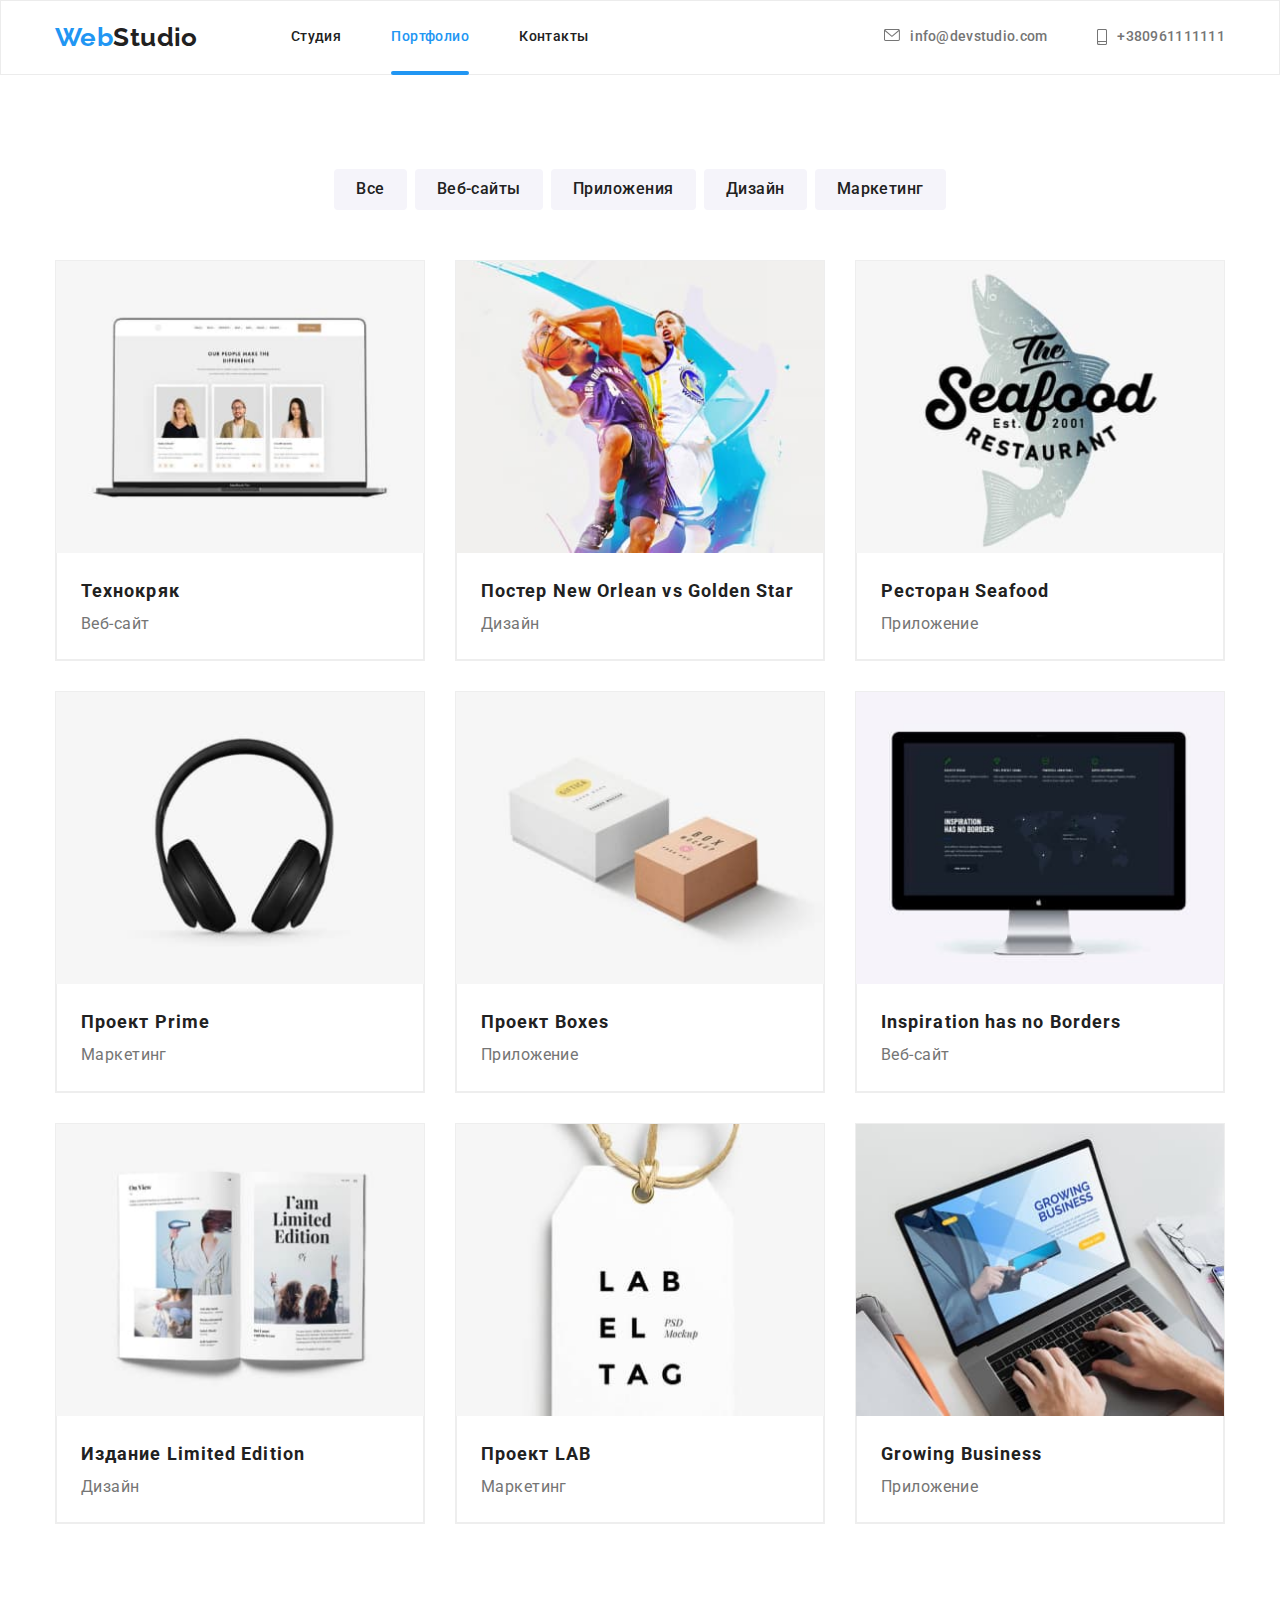
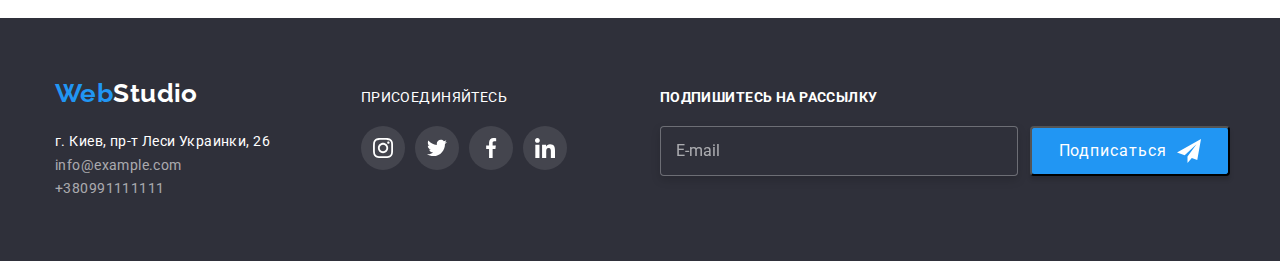
==== commit 791f635f: "homework7.4" ====
--- a/portfolio.html
+++ b/portfolio.html
@@ -23,24 +23,24 @@
               <a class="nav__link" href="./index.html">Студия</a>
             </li>
             <li class="nav__item">
-              <a class="nav__link__current" href="">Портфолио</a>
+              <a class="nav__link nav__link-current" href="">Портфолио</a>
             </li>
             <li class="nav__item"><a class="nav__link" href="">Контакты</a></li>
           </ul>
         </nav>
         <!--Contacts-->
-        <ul class="list-contacts">
-          <li class="nav__item">
-            <a class="link__contact" href="mailto:info@devstudio.com">
-              <svg class="nav__icons" width="16" height="12">
+        <ul class="nav__contacts__list">
+          <li class="nav__contacts__item">
+            <a class="nav__contacts__link" href="mailto:info@devstudio.com">
+              <svg class="nav__contacts__icons" width="16" height="12">
                 <use href="./Images/Icons/sprite.svg#icon-envelope"></use>
               </svg>
               info@devstudio.com
             </a>
           </li>
-          <li class="nav__item">
-            <a class="link__contact" href="telto:+380961111111">
-              <svg class="nav__icons" width="10" height="16">
+          <li class="nav__contacts__item">
+            <a class="nav__contacts__link" href="telto:+380961111111">
+              <svg class="nav__contacts__icons" width="10" height="16">
                 <use href="./Images/Icons/sprite.svg#icon-smartphone"></use>
               </svg>
               +380961111111
@@ -51,31 +51,31 @@
     </header>
     <main>
       <!--Filter section-->
-      <section>
+      <section class="portfolio__section">
         <div class="container">
-          <ul class="button">
-            <li class="button__item">
-              <button class="button__caption" type="button">Все</button>
-            </li>
-            <li class="button__item">
-              <button class="button__caption" type="button">Веб-сайты</button>
-            </li>
-            <li class="button__item">
-              <button class="button__caption" type="button">Приложения</button>
-            </li>
-            <li class="button__item">
-              <button class="button__caption" type="button">Дизайн</button>
-            </li>
-            <li class="button__item">
-              <button class="button__caption" type="button">Маркетинг</button>
+          <ul class="filters">
+            <li class="filters__item">
+              <button class="filters__btn" type="button">Все</button>
+            </li>
+            <li class="filters__item">
+              <button class="filters__btn" type="button">Веб-сайты</button>
+            </li>
+            <li class="filters__item">
+              <button class="filters__btn" type="button">Приложения</button>
+            </li>
+            <li class="filters__item">
+              <button class="filters__btn" type="button">Дизайн</button>
+            </li>
+            <li class="filters__item">
+              <button class="filters__btn" type="button">Маркетинг</button>
             </li>
           </ul>
           <!--Portfolio images-->
-          <ul class="portfolio">
-            <li class="portfolio__item">
-              <a class="portfolio__link" href="#">
-                <div class="overlay">
-                  <p class="overlay__description">
+          <ul class="portfolio__list">
+            <li class="portfolio__item">
+              <a class="portfolio__link" href="#">
+                <div class="portfolio__overlay">
+                  <p class="portfolio__description">
                     Технокряк это современная площадка распространения
                     коронавируса. Компании используют эту платформу для
                     цифрового шпионажа и атак на защищённые сервера конкурентов.
@@ -83,15 +83,15 @@
                   <img src="./Images/projects/1.jpg" alt="лаптоп" width="370" />
                 </div>
                 <div class="projects">
-                  <h3 class="projects__item">Технокряк</h3>
-                  <p class="projects__filters">Веб-сайт</p>
-                </div>
-              </a>
-            </li>
-            <li class="portfolio__item">
-              <a class="portfolio__link" href="#">
-                <div class="overlay">
-                  <p class="overlay__description">
+                  <h3 class="projects__text">Технокряк</h3>
+                  <p class="projects__description">Веб-сайт</p>
+                </div>
+              </a>
+            </li>
+            <li class="portfolio__item">
+              <a class="portfolio__link" href="#">
+                <div class="portfolio__overlay">
+                  <p class="portfolio__description">
                     Технокряк это современная площадка распространения
                     коронавируса. Компании используют эту платформу для
                     цифрового шпионажа и атак на защищённые сервера конкурентов.
@@ -103,17 +103,17 @@
                   />
                 </div>
                 <div class="projects">
-                  <h3 class="projects__item">
+                  <h3 class="projects__text">
                     Постер New Orlean vs Golden Star
                   </h3>
-                  <p class="projects__filters">Дизайн</p>
-                </div>
-              </a>
-            </li>
-            <li class="portfolio__item">
-              <a class="portfolio__link" href="#">
-                <div class="overlay">
-                  <p class="overlay__description">
+                  <p class="projects__description">Дизайн</p>
+                </div>
+              </a>
+            </li>
+            <li class="portfolio__item">
+              <a class="portfolio__link" href="#">
+                <div class="portfolio__overlay">
+                  <p class="portfolio__description">
                     Технокряк это современная площадка распространения
                     коронавируса. Компании используют эту платформу для
                     цифрового шпионажа и атак на защищённые сервера конкурентов.
@@ -125,15 +125,15 @@
                   />
                 </div>
                 <div class="projects">
-                  <h3 class="projects__item">Ресторан Seafood</h3>
-                  <p class="projects__filters">Приложение</p>
-                </div>
-              </a>
-            </li>
-            <li class="portfolio__item">
-              <a class="portfolio__link" href="#">
-                <div class="overlay">
-                  <p class="overlay__description">
+                  <h3 class="projects__text">Ресторан Seafood</h3>
+                  <p class="projects__description">Приложение</p>
+                </div>
+              </a>
+            </li>
+            <li class="portfolio__item">
+              <a class="portfolio__link" href="#">
+                <div class="portfolio__overlay">
+                  <p class="portfolio__description">
                     Технокряк это современная площадка распространения
                     коронавируса. Компании используют эту платформу для
                     цифрового шпионажа и атак на защищённые сервера конкурентов.
@@ -145,15 +145,15 @@
                   />
                 </div>
                 <div class="projects">
-                  <h3 class="projects__item">Проект Prime</h3>
-                  <p class="projects__filters">Маркетинг</p>
-                </div>
-              </a>
-            </li>
-            <li class="portfolio__item">
-              <a class="portfolio__link" href="#">
-                <div class="overlay">
-                  <p class="overlay__description">
+                  <h3 class="projects__text">Проект Prime</h3>
+                  <p class="projects__description">Маркетинг</p>
+                </div>
+              </a>
+            </li>
+            <li class="portfolio__item">
+              <a class="portfolio__link" href="#">
+                <div class="portfolio__overlay">
+                  <p class="portfolio__description">
                     Технокряк это современная площадка распространения
                     коронавируса. Компании используют эту платформу для
                     цифрового шпионажа и атак на защищённые сервера конкурентов.
@@ -161,15 +161,15 @@
                   <img src="./Images/projects/5.jpg" alt="блоки" width="370" />
                 </div>
                 <div class="projects">
-                  <h3 class="projects__item">Проект Boxes</h3>
-                  <p class="projects__filters">Приложение</p>
-                </div>
-              </a>
-            </li>
-            <li class="portfolio__item">
-              <a class="portfolio__link" href="#">
-                <div class="overlay">
-                  <p class="overlay__description">
+                  <h3 class="projects__text">Проект Boxes</h3>
+                  <p class="projects__description">Приложение</p>
+                </div>
+              </a>
+            </li>
+            <li class="portfolio__item">
+              <a class="portfolio__link" href="#">
+                <div class="portfolio__overlay">
+                  <p class="portfolio__description">
                     Технокряк это современная площадка распространения
                     коронавируса. Компании используют эту платформу для
                     цифрового шпионажа и атак на защищённые сервера конкурентов.
@@ -181,15 +181,15 @@
                   />
                 </div>
                 <div class="projects">
-                  <h3 class="projects__item">Inspiration has no Borders</h3>
-                  <p class="projects__filters">Веб-сайт</p>
-                </div>
-              </a>
-            </li>
-            <li class="portfolio__item">
-              <a class="portfolio__link" href="#">
-                <div class="overlay">
-                  <p class="overlay__description">
+                  <h3 class="projects__text">Inspiration has no Borders</h3>
+                  <p class="projects__description">Веб-сайт</p>
+                </div>
+              </a>
+            </li>
+            <li class="portfolio__item">
+              <a class="portfolio__link" href="#">
+                <div class="portfolio__overlay">
+                  <p class="portfolio__description">
                     Технокряк это современная площадка распространения
                     коронавируса. Компании используют эту платформу для
                     цифрового шпионажа и атак на защищённые сервера конкурентов.
@@ -197,15 +197,15 @@
                   <img src="./Images/projects/7.jpg" alt="книга" width="370" />
                 </div>
                 <div class="projects">
-                  <h3 class="projects__item">Издание Limited Edition</h3>
-                  <p class="projects__filters">Дизайн</p>
-                </div>
-              </a>
-            </li>
-            <li class="portfolio__item">
-              <a class="portfolio__link" href="#">
-                <div class="overlay">
-                  <p class="overlay__description">
+                  <h3 class="projects__text">Издание Limited Edition</h3>
+                  <p class="projects__description">Дизайн</p>
+                </div>
+              </a>
+            </li>
+            <li class="portfolio__item">
+              <a class="portfolio__link" href="#">
+                <div class="portfolio__overlay">
+                  <p class="portfolio__description">
                     Технокряк это современная площадка распространения
                     коронавируса. Компании используют эту платформу для
                     цифрового шпионажа и атак на защищённые сервера конкурентов.
@@ -213,15 +213,15 @@
                   <img src="./Images/projects/8.jpg" alt="бирка" width="370" />
                 </div>
                 <div class="projects">
-                  <h3 class="projects__item">Проект LAB</h3>
-                  <p class="projects__filters">Маркетинг</p>
-                </div>
-              </a>
-            </li>
-            <li class="portfolio__item">
-              <a class="portfolio__link" href="#">
-                <div class="overlay">
-                  <p class="overlay__description">
+                  <h3 class="projects__text">Проект LAB</h3>
+                  <p class="projects__description">Маркетинг</p>
+                </div>
+              </a>
+            </li>
+            <li class="portfolio__item">
+              <a class="portfolio__link" href="#">
+                <div class="portfolio__overlay">
+                  <p class="portfolio__description">
                     Технокряк это современная площадка распространения
                     коронавируса. Компании используют эту платформу для
                     цифрового шпионажа и атак на защищённые сервера конкурентов.
@@ -229,8 +229,8 @@
                   <img src="./Images/projects/9.jpg" alt="бизнес" width="370" />
                 </div>
                 <div class="projects">
-                  <h3 class="projects__item">Growing Business</h3>
-                  <p class="projects__filters">Приложение</p>
+                  <h3 class="projects__text">Growing Business</h3>
+                  <p class="projects__description">Приложение</p>
                 </div>
               </a>
             </li>
@@ -240,76 +240,74 @@
     </main>
     <!--Подвал-->
     <footer class="footer-section">
-      <div class="container">
-        <div class="contacts-section">
-          <div class="address">
-            <a class="logo" href=""
-              ><span class="logocolor">Web</span
-              ><span class="logo-color-footer">Studio</span>
-            </a>
-            <address class="address__contact">
-              <p class="address__link">г. Киев, пр-т Леси Украинки, 26</p>
-              <ul class="contacts">
-                <li>
-                  <a class="contacts__link" href="mailto:info@example.com"
-                    >info@example.com</a
-                  >
-                </li>
-                <li>
-                  <a class="contacts__link" href="tel:+380991111111"
-                    >+380991111111</a
-                  >
-                </li>
-              </ul>
-            </address>
-          </div>
-          <div class="social">
-            <p class="social__text">присоединяйтесь</p>
-            <ul class="footer__icons">
-              <li class="footer__icons__item">
-                <a href="" class="footer__icons__link">
-                  <svg class="footer__icons__svg">
-                    <use href="./Images/Icons/sprite.svg#icon-instagram"></use>
-                  </svg>
-                </a>
+      <div class="footer__contacts">
+        <div class="footer__address">
+          <a class="logo" href=""
+            ><span class="logocolor">Web</span
+            ><span class="logo-color-footer">Studio</span>
+          </a>
+          <address class="address__contact">
+            <p class="address__link">г. Киев, пр-т Леси Украинки, 26</p>
+            <ul class="contacts__list">
+              <li>
+                <a class="contacts__link" href="mailto:info@example.com"
+                  >info@example.com</a
+                >
               </li>
-              <li class="footer__icons__item">
-                <a href="" class="footer__icons__link">
-                  <svg class="footer__icons__svg">
-                    <use href="./Images/Icons/sprite.svg#icon-twitter"></use>
-                  </svg>
-                </a>
-              </li>
-              <li class="footer__icons__item">
-                <a href="" class="footer__icons__link">
-                  <svg class="footer__icons__svg">
-                    <use href="./Images/Icons/sprite.svg#icon-facebook"></use>
-                  </svg>
-                </a>
-              </li>
-              <li class="footer__icons__item">
-                <a href="" class="footer__icons__link">
-                  <svg class="footer__icons__svg">
-                    <use href="./Images/Icons/sprite.svg#icon-linkedin"></use>
-                  </svg>
-                </a>
+              <li>
+                <a class="contacts__link" href="tel:+380991111111"
+                  >+380991111111</a
+                >
               </li>
             </ul>
-          </div>
-          <div class="footer-form">
-            <h3 class="social__text">Подпишитесь на рассылку</h3>
-            <form class="form">
-              <label class="form__field">
-                <input type="text" name="email" placeholder="E-mail" />
-              </label>
-              <button class="form__btn" type="submit">
-                Подписаться
-                <svg class="form__send" width="24" height="24">
-                  <use href="./Images/Icons/sprite.svg#icon-iconsend"></use>
+          </address>
+        </div>
+        <div class="footer__social">
+          <p class="social__text">присоединяйтесь</p>
+          <ul class="footer__icons__list">
+            <li class="footer__icons__item">
+              <a href="" class="footer__icons__link">
+                <svg class="footer__icons">
+                  <use href="./Images/Icons/sprite.svg#icon-instagram"></use>
                 </svg>
-              </button>
-            </form>
-          </div>
+              </a>
+            </li>
+            <li class="footer__icons__item">
+              <a href="" class="footer__icons__link">
+                <svg class="footer__icons">
+                  <use href="./Images/Icons/sprite.svg#icon-twitter"></use>
+                </svg>
+              </a>
+            </li>
+            <li class="footer__icons__item">
+              <a href="" class="footer__icons__link">
+                <svg class="footer__icons">
+                  <use href="./Images/Icons/sprite.svg#icon-facebook"></use>
+                </svg>
+              </a>
+            </li>
+            <li class="footer__icons__item">
+              <a href="" class="footer__icons__link">
+                <svg class="footer__icons">
+                  <use href="./Images/Icons/sprite.svg#icon-linkedin"></use>
+                </svg>
+              </a>
+            </li>
+          </ul>
+        </div>
+        <div class="footer-form">
+          <h3 class="social__text">Подпишитесь на рассылку</h3>
+          <form class="form">
+            <label class="form__field">
+              <input type="text" name="email" placeholder="E-mail" />
+            </label>
+            <button class="form__btn" type="submit">
+              Подписаться
+              <svg class="form__send" width="24" height="24">
+                <use href="./Images/Icons/sprite.svg#icon-iconsend"></use>
+              </svg>
+            </button>
+          </form>
         </div>
       </div>
     </footer>
--- a/CSS/portfolio.min.css
+++ b/CSS/portfolio.min.css
@@ -1,3 +1,3 @@
 /*! modern-normalize v1.1.0 | MIT License | https://github.com/sindresorhus/modern-normalize */*,::before,::after{-webkit-box-sizing:border-box;box-sizing:border-box}html{-moz-tab-size:4;-o-tab-size:4;tab-size:4}html{line-height:1.15;-webkit-text-size-adjust:100%}body{margin:0}body{font-family:system-ui,-apple-system,"Segoe UI",Roboto,Helvetica,Arial,sans-serif,"Apple Color Emoji","Segoe UI Emoji"}hr{height:0;color:inherit}abbr[title]{-webkit-text-decoration:underline dotted;text-decoration:underline dotted}b,strong{font-weight:bolder}code,kbd,samp,pre{font-family:ui-monospace, SFMono-Regular, Consolas, "Liberation Mono", Menlo,- monospace;font-size:1em}small{font-size:80%}sub,sup{font-size:75%;line-height:0;position:relative;vertical-align:baseline}sub{bottom:-0.25em}sup{top:-0.5em}table{text-indent:0;border-color:inherit}button,input,optgroup,select,textarea{font-family:inherit;font-size:100%;line-height:1.15;margin:0}button,select{text-transform:none}button,[type="button"],[type="reset"],[type="submit"]{-webkit-appearance:button}::-moz-focus-inner{border-style:none;padding:0}:-moz-focusring{outline:1px dotted ButtonText}:-moz-ui-invalid{box-shadow:none}legend{padding:0}progress{vertical-align:baseline}::-webkit-inner-spin-button,::-webkit-outer-spin-button{height:auto}[type="search"]{-webkit-appearance:textfield;outline-offset:-2px}::-webkit-search-decoration{-webkit-appearance:none}::-webkit-file-upload-button{-webkit-appearance:button;font:inherit}summary{display:list-item}.visuallyHidden{position:absolute;overflow:hidden;clip:rect(0 0 0 0);height:1px;width:1px;margin:-1px;padding:0;border:0}.container-header,.container{width:1200px;padding-left:15px;padding-right:15px;margin-left:auto;margin-right:auto}.footer__icons{display:-webkit-box;display:-ms-flexbox;display:flex;-webkit-box-align:center;-ms-flex-align:center;align-items:center;-webkit-box-pack:center;-ms-flex-pack:center;justify-content:center}h1,h2,h3,p{margin:0}img{display:block;max-width:100%}ul{list-style:none;padding:0;margin:0}a{text-decoration:none;color:inherit}body{font-family:"Roboto",sans-serif,sans-serif;color:#212121;font-size:14px;line-height:1.7;letter-spacing:0.03em}.container-header{display:-webkit-box;display:-ms-flexbox;display:flex;-webkit-box-align:center;-ms-flex-align:center;align-items:center}.header{border:1px solid #ececec}.logocolor{color:#2196f3}.logo{margin-right:93px;font-family:"Raleway",sans-serif;color:#212121;text-decoration:none;font-weight:bold;font-size:26px;line-height:1.2}.logo-color-footer{color:#fff}.nav{display:-webkit-box;display:-ms-flexbox;display:flex;-webkit-box-align:center;-ms-flex-align:center;align-items:center}.nav__list{display:-webkit-box;display:-ms-flexbox;display:flex;-webkit-box-align:center;-ms-flex-align:center;align-items:center;padding:0;margin:0}.nav__link__current{position:relative;color:#2196f3}.nav__link{display:block;position:relative;padding-top:24px;padding-bottom:25px;font-weight:500;-webkit-transition:color 250ms cubic-bezier(0.4, 0, 0.2, 1);transition:color 250ms cubic-bezier(0.4, 0, 0.2, 1)}.nav__link:hover,.nav__link:focus{color:#2196f3}.nav__link__current::after{content:"";display:block;position:absolute;left:0;bottom:-28px;width:100%;height:4px;border-radius:2px;opacity:1;background-color:#2196f3}.current::after{opacity:1}.list-contacts{display:-webkit-box;display:-ms-flexbox;display:flex;-webkit-box-pack:center;-ms-flex-pack:center;justify-content:center;padding-left:0;margin-left:auto}.link__contact{display:-webkit-box;display:-ms-flexbox;display:flex;-webkit-box-pack:center;-ms-flex-pack:center;justify-content:center;padding-top:24px;padding-bottom:25px;color:#757575;text-decoration:none;font-weight:500;font-size:14px;line-height:1.14;letter-spacing:0.02em;-webkit-transition:color 250ms cubic-bezier(0.4, 0, 0.2, 1);transition:color 250ms cubic-bezier(0.4, 0, 0.2, 1)}.link__contact:hover,.link__contact:focus{color:#2196f3}.nav__item:not(:last-child){margin-right:50px}.nav__icons{margin-right:10px;fill:currentColor}.button{display:-webkit-box;display:-ms-flexbox;display:flex;-webkit-box-pack:center;-ms-flex-pack:center;justify-content:center;padding-left:0;padding-top:94px;padding-bottom:50px;margin:0;list-style:none}.button__caption{padding-top:6px;padding-right:22px;padding-bottom:6px;padding-left:22px;font-weight:500;font-size:16px;line-height:1.8;letter-spacing:0.03em;background-color:#f5f4fa;color:#212121;cursor:pointer;text-align:center;border-radius:4px;border:none;-webkit-transition:background-color 250ms cubic-bezier(0.4, 0, 0.2, 1);transition:background-color 250ms cubic-bezier(0.4, 0, 0.2, 1);-webkit-transition:color 250ms cubic-bezier(0.4, 0, 0.2, 1);transition:color 250ms cubic-bezier(0.4, 0, 0.2, 1);-webkit-transition:-webkit-box-shadow 250ms cubic-bezier(0.4, 0, 0.2, 1);transition:-webkit-box-shadow 250ms cubic-bezier(0.4, 0, 0.2, 1);transition:box-shadow 250ms cubic-bezier(0.4, 0, 0.2, 1);transition:box-shadow 250ms cubic-bezier(0.4, 0, 0.2, 1), -webkit-box-shadow 250ms cubic-bezier(0.4, 0, 0.2, 1)}.button__caption:hover,.button__caption:focus{background-color:#2196f3;color:#fff;-webkit-box-shadow:0px 3px 1px rgba(0,0,0,0.1),0px 1px 2px rgba(0,0,0,0.08),0px 2px 2px rgba(0,0,0,0.12);box-shadow:0px 3px 1px rgba(0,0,0,0.1),0px 1px 2px rgba(0,0,0,0.08),0px 2px 2px rgba(0,0,0,0.12)}.button__item:not(:last-child){margin-right:8px}.projects{padding:20px 24px;border:1px solid #eee;border-top:none}.portfolio{display:-webkit-box;display:-ms-flexbox;display:flex;-ms-flex-wrap:wrap;flex-wrap:wrap;padding-bottom:94px;margin-left:calc(30px * (-1));margin-top:calc(30px * (-1));list-style:none}.portfolio>.portfolio__item{-ms-flex-preferred-size:calc(100% - (3 * (30px)) / 3);flex-basis:calc(100% - (3 * (30px)) / 3);margin-left:30px;margin-top:30px;max-width:370px;background:#fff;border:1px solid #eeeeee;-webkit-box-sizing:border-box;box-sizing:border-box}.projects__item{font-weight:bold;font-size:18px;line-height:2;letter-spacing:0.06em}.projects__filters{margin-bottom:0;font-size:16px;line-height:1.88;color:#757575}.portfolio__link{display:block;text-decoration:none;color:currentColor;-webkit-transition:-webkit-box-shadow 250ms cubic-bezier(0.4, 0, 0.2, 1);transition:-webkit-box-shadow 250ms cubic-bezier(0.4, 0, 0.2, 1);transition:box-shadow 250ms cubic-bezier(0.4, 0, 0.2, 1);transition:box-shadow 250ms cubic-bezier(0.4, 0, 0.2, 1), -webkit-box-shadow 250ms cubic-bezier(0.4, 0, 0.2, 1)}.portfolio__link:hover,.portfolio__link:focus{color:currentColor;-webkit-box-shadow:0px 1px 1px rgba(0,0,0,0.12),0px 4px 4px rgba(0,0,0,0.06),1px 4px 6px rgba(0,0,0,0.16);box-shadow:0px 1px 1px rgba(0,0,0,0.12),0px 4px 4px rgba(0,0,0,0.06),1px 4px 6px rgba(0,0,0,0.16)}.portfolio__link:hover .overlay__description,.portfolio__link:focus .overlay__description{-webkit-transform:translateY(0);transform:translateY(0)}.overlay{position:relative;overflow:hidden}.overlay__description{position:absolute;top:0;left:0;width:100%;height:100%;-webkit-transform:translateY(101%);transform:translateY(101%);-webkit-transition:-webkit-transform 250ms cubic-bezier(0.4, 0, 0.2, 1);transition:-webkit-transform 250ms cubic-bezier(0.4, 0, 0.2, 1);transition:transform 250ms cubic-bezier(0.4, 0, 0.2, 1);transition:transform 250ms cubic-bezier(0.4, 0, 0.2, 1), -webkit-transform 250ms cubic-bezier(0.4, 0, 0.2, 1);padding:63px 24px;font-weight:400;font-size:18px;line-height:1.56;color:#fff;background:rgba(33,150,243,0.9)}.footer-section{background-color:#2f303a}.contacts-section{display:-webkit-box;display:-ms-flexbox;display:flex;-webkit-box-align:baseline;-ms-flex-align:baseline;align-items:baseline;padding-top:60px;padding-bottom:60px}.address{margin-right:70px}.address__contact{font-style:inherit;margin-top:20px}.address__link{text-decoration:none;font-size:14px;color:#fff;cursor:pointer;-webkit-transition:color 250ms cubic-bezier(0.4, 0, 0.2, 1);transition:color 250ms cubic-bezier(0.4, 0, 0.2, 1)}.address__link:hover,.address__link:focus{color:#2196f3}.contacts__link{margin-top:9px;font-size:14px;color:rgba(255,255,255,0.6);text-decoration:none;-webkit-transition:color 250ms cubic-bezier(0.4, 0, 0.2, 1);transition:color 250ms cubic-bezier(0.4, 0, 0.2, 1)}.contacts__link:hover,.contacts__link:focus{color:#2196f3}.logocolor{color:#2196f3}.logo{margin-right:93px;font-family:"Raleway",sans-serif;color:#212121;text-decoration:none;font-weight:bold;font-size:26px;line-height:1.2}.logo-color-footer{color:#fff}.social__text{display:block;margin-bottom:20px;font-size:14px;line-height:1.14;letter-spacing:0.03em;text-transform:uppercase;color:#fff}.footer__icons__item:not(:last-child){margin-right:10px}.footer__icons__link{display:-webkit-box;display:-ms-flexbox;display:flex;-webkit-box-align:center;-ms-flex-align:center;align-items:center;-webkit-box-pack:center;-ms-flex-pack:center;justify-content:center;width:44px;height:44px;border-radius:50%;-webkit-transition:background-color 250ms cubic-bezier(0.4, 0, 0.2, 1);transition:background-color 250ms cubic-bezier(0.4, 0, 0.2, 1);background-color:rgba(255,255,255,0.1)}.footer__icons__link:hover,.footer__icons__link:focus{background-color:#2196f3;fill:#fff}.footer__icons__svg{width:20px;height:20px;fill:#fff}.social{margin-right:93px}.form{display:-webkit-box;display:-ms-flexbox;display:flex}.form__field input{display:block;width:358px;height:50px;padding:15px;margin-right:12px;background:#2f303a;color:#fff;border:1px solid rgba(255,255,255,0.3);-webkit-box-sizing:border-box;box-sizing:border-box;-webkit-filter:drop-shadow(0px 4px 4px rgba(0,0,0,0.15));filter:drop-shadow(0px 4px 4px rgba(0,0,0,0.15));border-radius:4px;-webkit-transition:border color 250ms cubic-bezier(0.4, 0, 0.2, 1);transition:border color 250ms cubic-bezier(0.4, 0, 0.2, 1)}.form__field input::-webkit-input-placeholder{font-size:16px;line-height:1.25;display:-webkit-box;display:flex;-webkit-box-align:center;align-items:center;color:rgba(255,255,255,0.6)}.form__field input:-ms-input-placeholder{font-size:16px;line-height:1.25;display:-ms-flexbox;display:flex;-ms-flex-align:center;align-items:center;color:rgba(255,255,255,0.6)}.form__field input::-ms-input-placeholder{font-size:16px;line-height:1.25;display:-ms-flexbox;display:flex;-ms-flex-align:center;align-items:center;color:rgba(255,255,255,0.6)}.form__field input::placeholder{font-size:16px;line-height:1.25;display:-webkit-box;display:-ms-flexbox;display:flex;-webkit-box-align:center;-ms-flex-align:center;align-items:center;color:rgba(255,255,255,0.6)}.form__field input:focus{border-color:#fff;outline-style:none}.form__btn{display:-webkit-box;display:-ms-flexbox;display:flex;-webkit-box-align:center;-ms-flex-align:center;align-items:center;-webkit-box-pack:center;-ms-flex-pack:center;justify-content:center;width:200px;height:50px;background:#2196f3;-webkit-box-shadow:0px 4px 4px rgba(0,0,0,0.15);box-shadow:0px 4px 4px rgba(0,0,0,0.15);border-radius:4px;color:#fff;font-size:16px;line-height:1.87;letter-spacing:0.06em;cursor:pointer}.form__send{margin-left:10px;fill:#fff}
+ monospace;font-size:1em}small{font-size:80%}sub,sup{font-size:75%;line-height:0;position:relative;vertical-align:baseline}sub{bottom:-0.25em}sup{top:-0.5em}table{text-indent:0;border-color:inherit}button,input,optgroup,select,textarea{font-family:inherit;font-size:100%;line-height:1.15;margin:0}button,select{text-transform:none}button,[type="button"],[type="reset"],[type="submit"]{-webkit-appearance:button}::-moz-focus-inner{border-style:none;padding:0}:-moz-focusring{outline:1px dotted ButtonText}:-moz-ui-invalid{box-shadow:none}legend{padding:0}progress{vertical-align:baseline}::-webkit-inner-spin-button,::-webkit-outer-spin-button{height:auto}[type="search"]{-webkit-appearance:textfield;outline-offset:-2px}::-webkit-search-decoration{-webkit-appearance:none}::-webkit-file-upload-button{-webkit-appearance:button;font:inherit}summary{display:list-item}.visuallyHidden{position:absolute;overflow:hidden;clip:rect(0 0 0 0);height:1px;width:1px;margin:-1px;padding:0;border:0}.container-header,.container,.footer__contacts{width:1200px;padding-left:15px;padding-right:15px;margin-left:auto;margin-right:auto}.footer__icons__list{display:-webkit-box;display:-ms-flexbox;display:flex;-webkit-box-align:center;-ms-flex-align:center;align-items:center;-webkit-box-pack:center;-ms-flex-pack:center;justify-content:center}h1,h2,h3,p{margin:0}img{display:block;max-width:100%}ul{list-style:none;padding:0;margin:0}a{text-decoration:none;color:inherit}body{font-family:"Roboto",sans-serif,sans-serif;color:#212121;font-size:14px;line-height:1.7;letter-spacing:0.03em}.container-header{display:-webkit-box;display:-ms-flexbox;display:flex;-webkit-box-align:center;-ms-flex-align:center;align-items:center}.header{border:1px solid #ececec}.logocolor{color:#2196f3}.logo{margin-right:93px;font-family:"Raleway",sans-serif;color:#212121;text-decoration:none;font-weight:bold;font-size:26px;line-height:1.2}.logo-color-footer{color:#fff}.nav{display:-webkit-box;display:-ms-flexbox;display:flex;-webkit-box-align:center;-ms-flex-align:center;align-items:center}.nav__list{display:-webkit-box;display:-ms-flexbox;display:flex;-webkit-box-align:center;-ms-flex-align:center;align-items:center;padding:0;margin:0}.nav__item:not(:last-child){margin-right:50px}.nav__link-current{position:relative;color:#2196f3}.nav__link{display:block;position:relative;padding-top:24px;padding-bottom:25px;font-weight:500;-webkit-transition:color 250ms cubic-bezier(0.4, 0, 0.2, 1);transition:color 250ms cubic-bezier(0.4, 0, 0.2, 1)}.nav__link:hover,.nav__link:focus{color:#2196f3}.nav__link-current::after{content:"";display:block;position:absolute;left:0;bottom:-1px;width:100%;height:4px;border-radius:2px;opacity:1;background-color:#2196f3}.current::after{opacity:1}.nav__contacts__list{display:-webkit-box;display:-ms-flexbox;display:flex;-webkit-box-pack:center;-ms-flex-pack:center;justify-content:center;padding-left:0;margin-left:auto}.nav__contacts__link{display:-webkit-box;display:-ms-flexbox;display:flex;-webkit-box-pack:center;-ms-flex-pack:center;justify-content:center;padding-top:24px;padding-bottom:25px;color:#757575;text-decoration:none;font-weight:500;font-size:14px;line-height:1.14;letter-spacing:0.02em;-webkit-transition:color 250ms cubic-bezier(0.4, 0, 0.2, 1);transition:color 250ms cubic-bezier(0.4, 0, 0.2, 1)}.nav__contacts__link:hover,.nav__contacts__link:focus{color:#2196f3}.nav__contacts__item:not(:last-child){margin-right:50px}.nav__contacts__icons{margin-right:10px;fill:currentColor}.portfolio__section{padding-top:94px}.filters{display:-webkit-box;display:-ms-flexbox;display:flex;-webkit-box-pack:center;-ms-flex-pack:center;justify-content:center;margin-bottom:50px;list-style:none}.filters__btn{padding-top:6px;padding-right:22px;padding-bottom:6px;padding-left:22px;font-weight:500;font-size:16px;line-height:1.8;letter-spacing:0.03em;background-color:#f5f4fa;color:#212121;cursor:pointer;text-align:center;border-radius:4px;border:none;-webkit-transition:background-color 250ms cubic-bezier(0.4, 0, 0.2, 1);transition:background-color 250ms cubic-bezier(0.4, 0, 0.2, 1);-webkit-transition:color 250ms cubic-bezier(0.4, 0, 0.2, 1);transition:color 250ms cubic-bezier(0.4, 0, 0.2, 1);-webkit-transition:-webkit-box-shadow 250ms cubic-bezier(0.4, 0, 0.2, 1);transition:-webkit-box-shadow 250ms cubic-bezier(0.4, 0, 0.2, 1);transition:box-shadow 250ms cubic-bezier(0.4, 0, 0.2, 1);transition:box-shadow 250ms cubic-bezier(0.4, 0, 0.2, 1), -webkit-box-shadow 250ms cubic-bezier(0.4, 0, 0.2, 1)}.filters__btn:hover,.filters__btn:focus{background-color:#2196f3;color:#fff;-webkit-box-shadow:0px 3px 1px rgba(0,0,0,0.1),0px 1px 2px rgba(0,0,0,0.08),0px 2px 2px rgba(0,0,0,0.12);box-shadow:0px 3px 1px rgba(0,0,0,0.1),0px 1px 2px rgba(0,0,0,0.08),0px 2px 2px rgba(0,0,0,0.12)}.filters__item:not(:last-child){margin-right:8px}.projects{padding:20px 24px;border:1px solid #eee;border-top:none}.portfolio__list{display:-webkit-box;display:-ms-flexbox;display:flex;-ms-flex-wrap:wrap;flex-wrap:wrap;padding-bottom:94px;margin-left:calc(30px * (-1));margin-top:calc(30px * (-1));list-style:none}.portfolio__list>.portfolio__item{-ms-flex-preferred-size:calc(100% - (3 * (30px)) / 3);flex-basis:calc(100% - (3 * (30px)) / 3);margin-left:30px;margin-top:30px;max-width:370px;background:#fff;border:1px solid #eeeeee;-webkit-box-sizing:border-box;box-sizing:border-box}.projects__text{font-weight:bold;font-size:18px;line-height:2;letter-spacing:0.06em}.projects__description{margin-bottom:0;font-size:16px;line-height:1.88;color:#757575}.portfolio__link{display:block;text-decoration:none;color:currentColor;-webkit-transition:-webkit-box-shadow 250ms cubic-bezier(0.4, 0, 0.2, 1);transition:-webkit-box-shadow 250ms cubic-bezier(0.4, 0, 0.2, 1);transition:box-shadow 250ms cubic-bezier(0.4, 0, 0.2, 1);transition:box-shadow 250ms cubic-bezier(0.4, 0, 0.2, 1), -webkit-box-shadow 250ms cubic-bezier(0.4, 0, 0.2, 1)}.portfolio__link:hover,.portfolio__link:focus{color:currentColor;-webkit-box-shadow:0px 1px 1px rgba(0,0,0,0.12),0px 4px 4px rgba(0,0,0,0.06),1px 4px 6px rgba(0,0,0,0.16);box-shadow:0px 1px 1px rgba(0,0,0,0.12),0px 4px 4px rgba(0,0,0,0.06),1px 4px 6px rgba(0,0,0,0.16)}.portfolio__link:hover .portfolio__description,.portfolio__link:focus .portfolio__description{-webkit-transform:translateY(0);transform:translateY(0)}.portfolio__overlay{position:relative;overflow:hidden}.portfolio__description{position:absolute;top:0;left:0;width:100%;height:100%;-webkit-transform:translateY(101%);transform:translateY(101%);-webkit-transition:-webkit-transform 250ms cubic-bezier(0.4, 0, 0.2, 1);transition:-webkit-transform 250ms cubic-bezier(0.4, 0, 0.2, 1);transition:transform 250ms cubic-bezier(0.4, 0, 0.2, 1);transition:transform 250ms cubic-bezier(0.4, 0, 0.2, 1), -webkit-transform 250ms cubic-bezier(0.4, 0, 0.2, 1);padding:63px 24px;font-weight:400;font-size:18px;line-height:1.56;color:#fff;background:rgba(33,150,243,0.9)}.footer-section{background-color:#2f303a}.footer__contacts{display:-webkit-box;display:-ms-flexbox;display:flex;-webkit-box-align:baseline;-ms-flex-align:baseline;align-items:baseline;padding-top:60px;padding-bottom:60px}.footer__address{margin-right:70px}.address__contact{font-style:inherit;margin-top:20px}.address__link{text-decoration:none;font-size:14px;color:#fff;cursor:pointer;-webkit-transition:color 250ms cubic-bezier(0.4, 0, 0.2, 1);transition:color 250ms cubic-bezier(0.4, 0, 0.2, 1)}.address__link:hover,.address__link:focus{color:#2196f3}.contacts__link{margin-top:9px;font-size:14px;color:rgba(255,255,255,0.6);text-decoration:none;-webkit-transition:color 250ms cubic-bezier(0.4, 0, 0.2, 1);transition:color 250ms cubic-bezier(0.4, 0, 0.2, 1)}.contacts__link:hover,.contacts__link:focus{color:#2196f3}.logocolor{color:#2196f3}.logo{margin-right:93px;font-family:"Raleway",sans-serif;color:#212121;text-decoration:none;font-weight:bold;font-size:26px;line-height:1.2}.logo-color-footer{color:#fff}.social__text{display:block;margin-bottom:20px;font-size:14px;line-height:1.14;letter-spacing:0.03em;text-transform:uppercase;color:#fff}.footer__icons__item:not(:last-child){margin-right:10px}.footer__icons__link{display:-webkit-box;display:-ms-flexbox;display:flex;-webkit-box-align:center;-ms-flex-align:center;align-items:center;-webkit-box-pack:center;-ms-flex-pack:center;justify-content:center;width:44px;height:44px;border-radius:50%;-webkit-transition:background-color 250ms cubic-bezier(0.4, 0, 0.2, 1);transition:background-color 250ms cubic-bezier(0.4, 0, 0.2, 1);background-color:rgba(255,255,255,0.1)}.footer__icons__link:hover,.footer__icons__link:focus{background-color:#2196f3;fill:#fff}.footer__icons{width:20px;height:20px;fill:#fff}.footer__social{margin-right:93px}.form{display:-webkit-box;display:-ms-flexbox;display:flex}.form__field input{display:block;width:358px;height:50px;padding:15px;margin-right:12px;background:#2f303a;color:#fff;border:1px solid rgba(255,255,255,0.3);-webkit-box-sizing:border-box;box-sizing:border-box;-webkit-filter:drop-shadow(0px 4px 4px rgba(0,0,0,0.15));filter:drop-shadow(0px 4px 4px rgba(0,0,0,0.15));border-radius:4px;-webkit-transition:border color 250ms cubic-bezier(0.4, 0, 0.2, 1);transition:border color 250ms cubic-bezier(0.4, 0, 0.2, 1)}.form__field input::-webkit-input-placeholder{font-size:16px;line-height:1.25;display:-webkit-box;display:flex;-webkit-box-align:center;align-items:center;color:rgba(255,255,255,0.6)}.form__field input:-ms-input-placeholder{font-size:16px;line-height:1.25;display:-ms-flexbox;display:flex;-ms-flex-align:center;align-items:center;color:rgba(255,255,255,0.6)}.form__field input::-ms-input-placeholder{font-size:16px;line-height:1.25;display:-ms-flexbox;display:flex;-ms-flex-align:center;align-items:center;color:rgba(255,255,255,0.6)}.form__field input::placeholder{font-size:16px;line-height:1.25;display:-webkit-box;display:-ms-flexbox;display:flex;-webkit-box-align:center;-ms-flex-align:center;align-items:center;color:rgba(255,255,255,0.6)}.form__field input:focus{border-color:#fff;outline-style:none}.form__btn{display:-webkit-box;display:-ms-flexbox;display:flex;-webkit-box-align:center;-ms-flex-align:center;align-items:center;-webkit-box-pack:center;-ms-flex-pack:center;justify-content:center;width:200px;height:50px;background:#2196f3;-webkit-box-shadow:0px 4px 4px rgba(0,0,0,0.15);box-shadow:0px 4px 4px rgba(0,0,0,0.15);border-radius:4px;color:#fff;font-size:16px;line-height:1.87;letter-spacing:0.06em;cursor:pointer}.form__send{margin-left:10px;fill:#fff}
 /*# sourceMappingURL=portfolio.min.css.map */